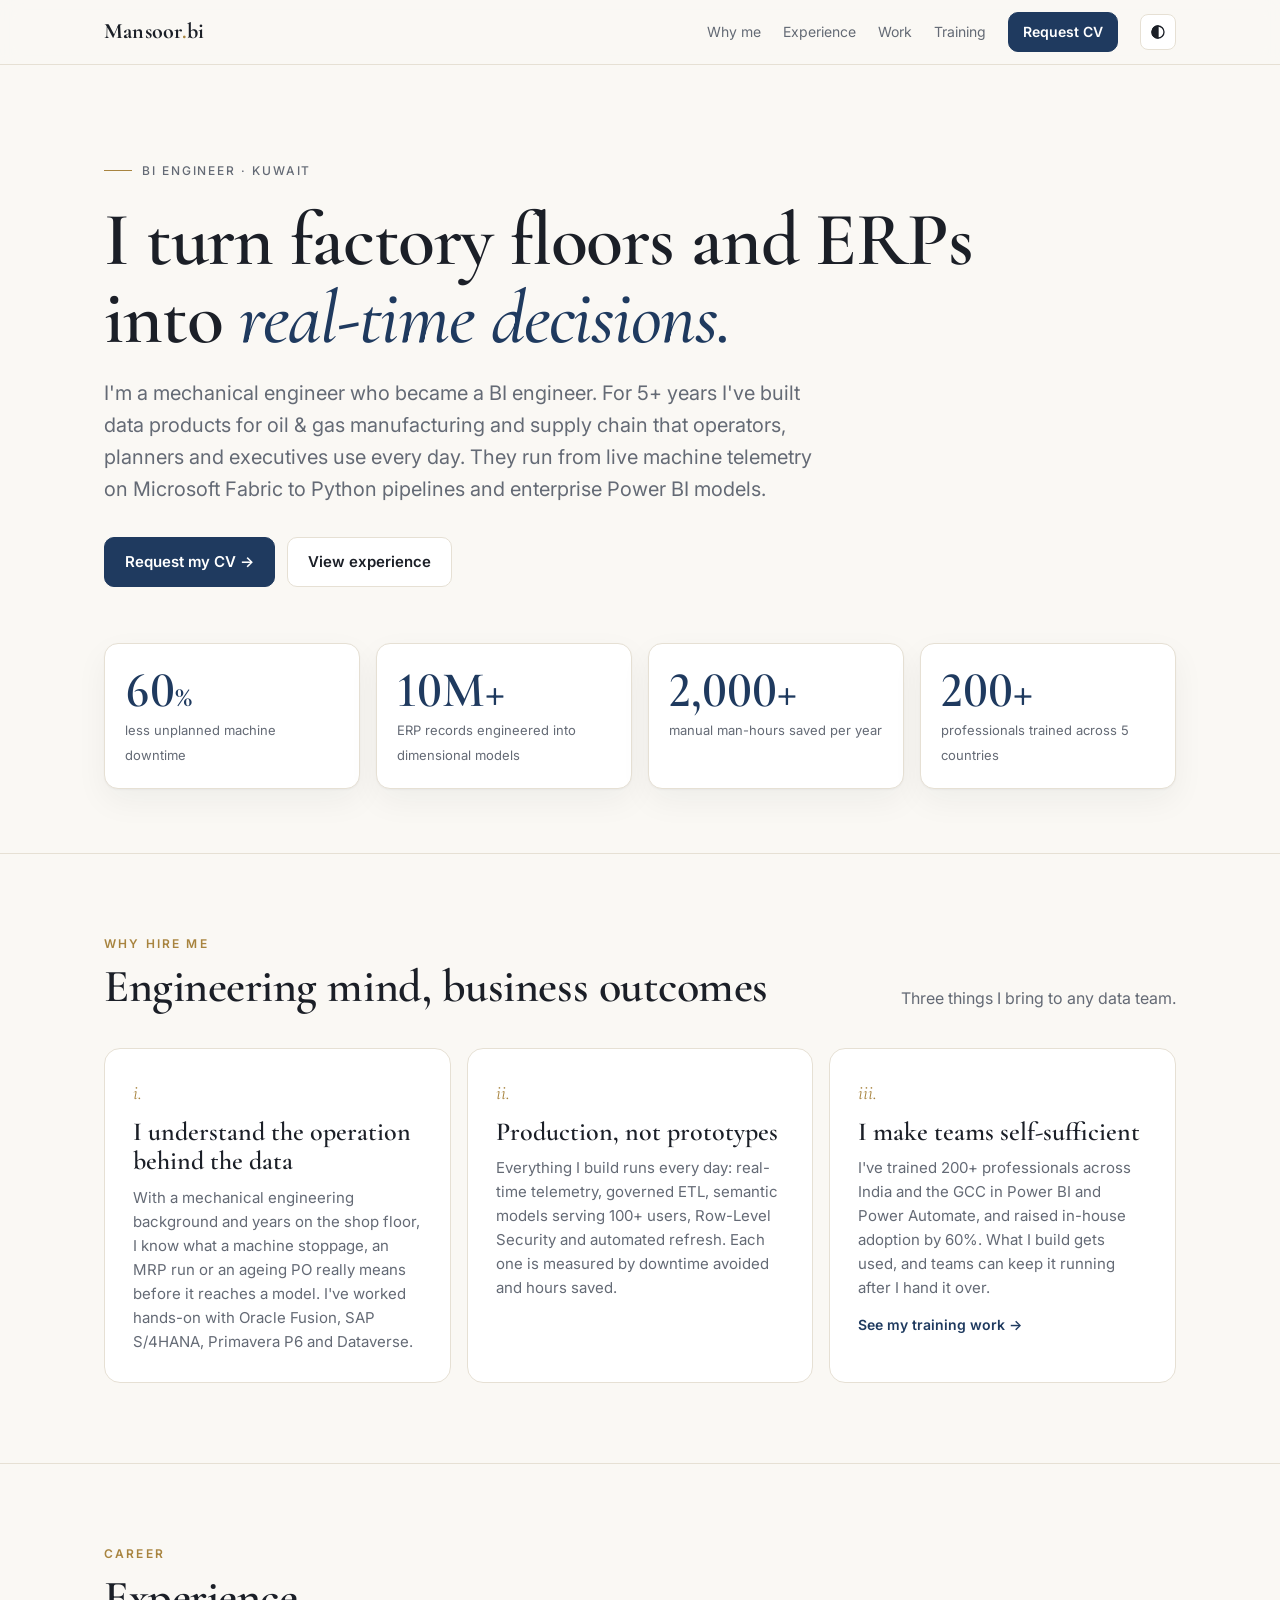
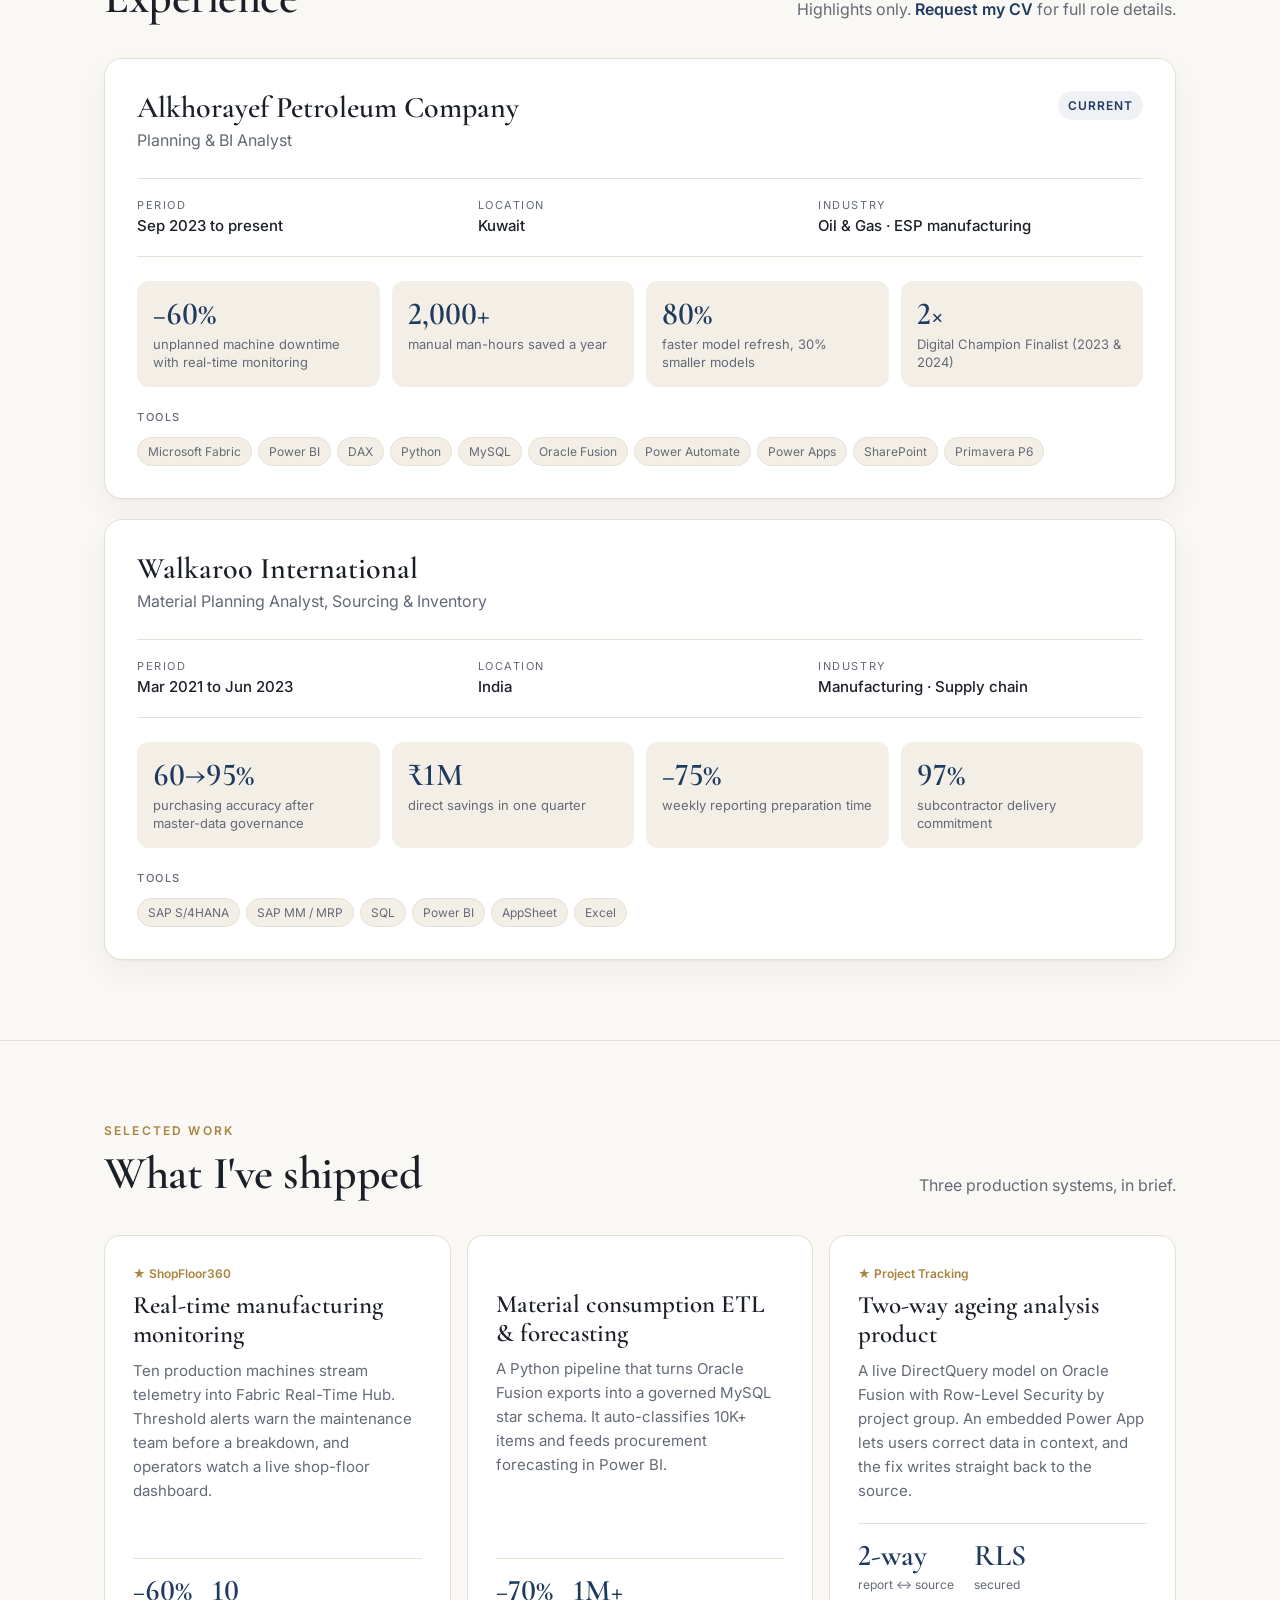
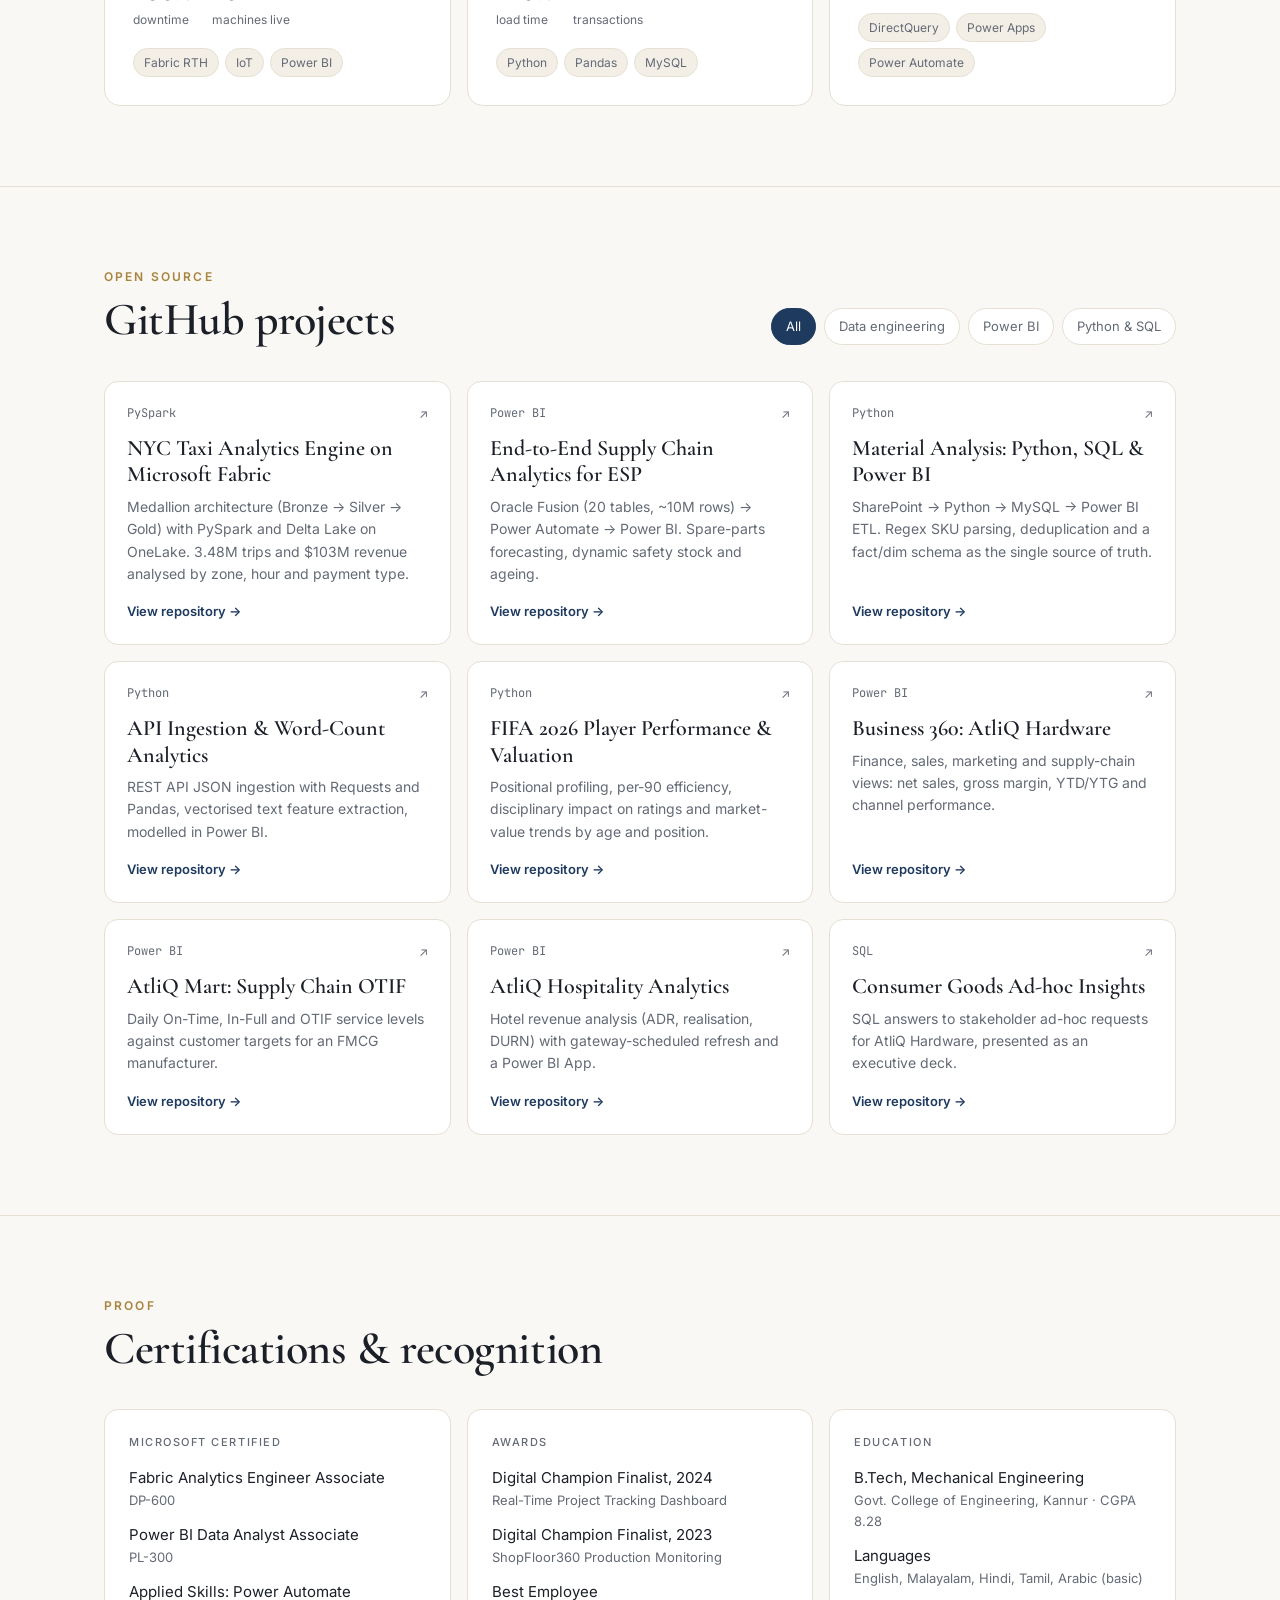
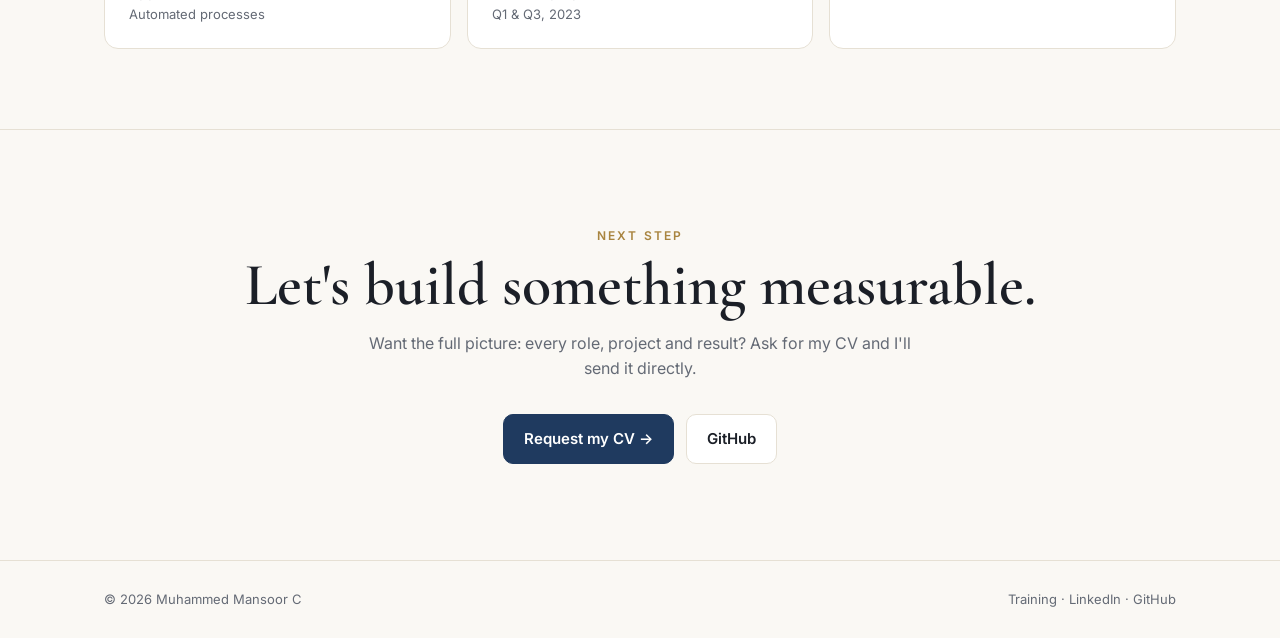
==== index.html @ d2ca8cdd "Launch portfolio: BI landing page and training page Co-Authored-By: Claude Opus 5.5 <noreply@anthrop" ====
<!doctype html>
<html lang="en">
<head>
<meta charset="utf-8">
<meta name="viewport" content="width=device-width, initial-scale=1">
<title>Muhammed Mansoor C | BI Engineer</title>
<meta name="description" content="BI Engineer in Kuwait building real-time industrial analytics, data pipelines and Power BI data products for oil & gas and supply chain.">
<meta property="og:title" content="Muhammed Mansoor C | BI Engineer">
<meta property="og:description" content="Real-time industrial analytics, data pipelines and Power BI data products.">
<link rel="preconnect" href="https://fonts.googleapis.com">
<link rel="preconnect" href="https://fonts.gstatic.com" crossorigin>
<link href="https://fonts.googleapis.com/css2?family=Cormorant+Garamond:ital,wght@0,500;0,600;0,700;1,500;1,600&family=Inter:wght@400;500;600;700&family=JetBrains+Mono:wght@400;500&display=swap" rel="stylesheet">
<link rel="stylesheet" href="style.css">
</head>
<body>

<nav>
  <div class="wrap">
    <a href="index.html" class="logo">Mansoor<span>.</span>bi</a>
    <div class="links">
      <a href="#why" class="hide-sm">Why me</a>
      <a href="#experience" class="hide-sm">Experience</a>
      <a href="#work" class="hide-sm">Work</a>
      <a href="training.html">Training</a>
      <button class="btn primary btn-sm" data-contact="cv">Request CV</button>
      <button class="icon-btn" id="themeBtn" aria-label="Toggle colour theme"><svg viewBox="0 0 24 24" fill="none" stroke="currentColor" stroke-width="2"><circle cx="12" cy="12" r="9"/><path d="M12 3a9 9 0 0 0 0 18z" fill="currentColor"/></svg></button>
    </div>
  </div>
</nav>

<header class="hero">
  <div class="wrap">
    <span class="eyebrow">BI Engineer · Kuwait</span>
    <h1>I turn factory floors and ERPs<br>into <em>real-time decisions.</em></h1>
    <p class="lede">I'm a mechanical engineer who became a BI engineer. For 5+ years I've built data products for oil &amp; gas manufacturing and supply chain that operators, planners and executives use every day. They run from live machine telemetry on Microsoft Fabric to Python pipelines and enterprise Power BI models.</p>
    <div class="cta">
      <button class="btn primary" data-contact="cv">Request my CV →</button>
      <a class="btn" href="#experience">View experience</a>
    </div>

    <div class="kpis">
      <div class="kpi reveal"><b class="num" data-count="60">0<small>%</small></b><span>less unplanned machine downtime</span></div>
      <div class="kpi reveal"><b class="num" data-count="10" data-suffix="M+">0</b><span>ERP records engineered into dimensional models</span></div>
      <div class="kpi reveal"><b class="num" data-count="2000" data-suffix="+">0</b><span>manual man-hours saved per year</span></div>
      <div class="kpi reveal"><b class="num" data-count="200" data-suffix="+">0</b><span>professionals trained across 5 countries</span></div>
    </div>
  </div>
</header>

<section id="why">
  <div class="wrap">
    <div class="sec-head">
      <div><div class="label">Why hire me</div><h2>Engineering mind, business outcomes</h2></div>
      <p>Three things I bring to any data team.</p>
    </div>
    <div class="pillars">
      <div class="pillar reveal"><span class="n">i.</span><h3>I understand the operation behind the data</h3><p>With a mechanical engineering background and years on the shop floor, I know what a machine stoppage, an MRP run or an ageing PO really means before it reaches a model. I've worked hands-on with Oracle Fusion, SAP S/4HANA, Primavera P6 and Dataverse.</p></div>
      <div class="pillar reveal"><span class="n">ii.</span><h3>Production, not prototypes</h3><p>Everything I build runs every day: real-time telemetry, governed ETL, semantic models serving 100+ users, Row-Level Security and automated refresh. Each one is measured by downtime avoided and hours saved.</p></div>
      <div class="pillar reveal"><span class="n">iii.</span><h3>I make teams self-sufficient</h3><p>I've trained 200+ professionals across India and the GCC in Power BI and Power Automate, and raised in-house adoption by 60%. What I build gets used, and teams can keep it running after I hand it over.</p><a href="training.html">See my training work →</a></div>
    </div>
  </div>
</section>

<section id="experience">
  <div class="wrap">
    <div class="sec-head">
      <div><div class="label">Career</div><h2>Experience</h2></div>
      <p>Highlights only. <a href="#" data-contact="cv" style="color:var(--accent);font-weight:600">Request my CV</a> for full role details.</p>
    </div>
    <div class="jobs">
      <article class="job reveal">
        <div class="job-top">
          <div><h3>Alkhorayef Petroleum Company</h3><div class="role">Planning &amp; BI Analyst</div></div>
          <span class="now">Current</span>
        </div>
        <dl class="meta">
          <div><dt>Period</dt><dd>Sep 2023 to present</dd></div>
          <div><dt>Location</dt><dd>Kuwait</dd></div>
          <div><dt>Industry</dt><dd>Oil &amp; Gas · ESP manufacturing</dd></div>
        </dl>
        <div class="wins">
          <div class="win"><b class="num">−60%</b><span>unplanned machine downtime with real-time monitoring</span></div>
          <div class="win"><b class="num">2,000+</b><span>manual man-hours saved a year</span></div>
          <div class="win"><b class="num">80%</b><span>faster model refresh, 30% smaller models</span></div>
          <div class="win"><b class="num">2×</b><span>Digital Champion Finalist (2023 &amp; 2024)</span></div>
        </div>
        <h4>Tools</h4>
        <div class="tags"><span class="tag">Microsoft Fabric</span><span class="tag">Power BI</span><span class="tag">DAX</span><span class="tag">Python</span><span class="tag">MySQL</span><span class="tag">Oracle Fusion</span><span class="tag">Power Automate</span><span class="tag">Power Apps</span><span class="tag">SharePoint</span><span class="tag">Primavera P6</span></div>
      </article>

      <article class="job reveal">
        <div class="job-top">
          <div><h3>Walkaroo International</h3><div class="role">Material Planning Analyst, Sourcing &amp; Inventory</div></div>
        </div>
        <dl class="meta">
          <div><dt>Period</dt><dd>Mar 2021 to Jun 2023</dd></div>
          <div><dt>Location</dt><dd>India</dd></div>
          <div><dt>Industry</dt><dd>Manufacturing · Supply chain</dd></div>
        </dl>
        <div class="wins">
          <div class="win"><b class="num">60→95%</b><span>purchasing accuracy after master-data governance</span></div>
          <div class="win"><b class="num">₹1M</b><span>direct savings in one quarter</span></div>
          <div class="win"><b class="num">−75%</b><span>weekly reporting preparation time</span></div>
          <div class="win"><b class="num">97%</b><span>subcontractor delivery commitment</span></div>
        </div>
        <h4>Tools</h4>
        <div class="tags"><span class="tag">SAP S/4HANA</span><span class="tag">SAP MM / MRP</span><span class="tag">SQL</span><span class="tag">Power BI</span><span class="tag">AppSheet</span><span class="tag">Excel</span></div>
      </article>
    </div>
  </div>
</section>

<section id="work">
  <div class="wrap">
    <div class="sec-head">
      <div><div class="label">Selected work</div><h2>What I've shipped</h2></div>
      <p>Three production systems, in brief.</p>
    </div>
    <div class="cases">
      <article class="case reveal">
        <div class="badge">★ ShopFloor360</div>
        <h3>Real-time manufacturing monitoring</h3>
        <p>Ten production machines stream telemetry into Fabric Real-Time Hub. Threshold alerts warn the maintenance team before a breakdown, and operators watch a live shop-floor dashboard.</p>
        <div class="res"><div><b class="num">−60%</b><span>downtime</span></div><div><b class="num">10</b><span>machines live</span></div></div>
        <div class="tags"><span class="tag">Fabric RTH</span><span class="tag">IoT</span><span class="tag">Power BI</span></div>
      </article>
      <article class="case reveal">
        <div class="badge"></div>
        <h3>Material consumption ETL &amp; forecasting</h3>
        <p>A Python pipeline that turns Oracle Fusion exports into a governed MySQL star schema. It auto-classifies 10K+ items and feeds procurement forecasting in Power BI.</p>
        <div class="res"><div><b class="num">−70%</b><span>load time</span></div><div><b class="num">1M+</b><span>transactions</span></div></div>
        <div class="tags"><span class="tag">Python</span><span class="tag">Pandas</span><span class="tag">MySQL</span></div>
      </article>
      <article class="case reveal">
        <div class="badge">★ Project Tracking</div>
        <h3>Two-way ageing analysis product</h3>
        <p>A live DirectQuery model on Oracle Fusion with Row-Level Security by project group. An embedded Power App lets users correct data in context, and the fix writes straight back to the source.</p>
        <div class="res"><div><b class="num">2-way</b><span>report ↔ source</span></div><div><b class="num">RLS</b><span>secured</span></div></div>
        <div class="tags"><span class="tag">DirectQuery</span><span class="tag">Power Apps</span><span class="tag">Power Automate</span></div>
      </article>
    </div>
  </div>
</section>

<section id="projects">
  <div class="wrap">
    <div class="sec-head">
      <div><div class="label">Open source</div><h2>GitHub projects</h2></div>
      <div class="filters" role="group" aria-label="Filter projects">
        <button class="filter" data-f="all" aria-pressed="true">All</button>
        <button class="filter" data-f="eng" aria-pressed="false">Data engineering</button>
        <button class="filter" data-f="bi" aria-pressed="false">Power BI</button>
        <button class="filter" data-f="ds" aria-pressed="false">Python &amp; SQL</button>
      </div>
    </div>
    <div class="repos" id="repos"></div>
  </div>
</section>

<section id="credentials">
  <div class="wrap">
    <div class="sec-head"><div><div class="label">Proof</div><h2>Certifications &amp; recognition</h2></div></div>
    <div class="creds">
      <div class="cred reveal"><h4>Microsoft certified</h4><ul>
        <li>Fabric Analytics Engineer Associate<small>DP-600</small></li>
        <li>Power BI Data Analyst Associate<small>PL-300</small></li>
        <li>Applied Skills: Power Automate<small>Automated processes</small></li>
      </ul></div>
      <div class="cred reveal"><h4>Awards</h4><ul>
        <li>Digital Champion Finalist, 2024<small>Real-Time Project Tracking Dashboard</small></li>
        <li>Digital Champion Finalist, 2023<small>ShopFloor360 Production Monitoring</small></li>
        <li>Best Employee<small>Q1 &amp; Q3, 2023</small></li>
      </ul></div>
      <div class="cred reveal"><h4>Education</h4><ul>
        <li>B.Tech, Mechanical Engineering<small>Govt. College of Engineering, Kannur · CGPA 8.28</small></li>
        <li>Languages<small>English, Malayalam, Hindi, Tamil, Arabic (basic)</small></li>
      </ul></div>
    </div>
  </div>
</section>

<section class="contact">
  <div class="wrap">
    <div class="label">Next step</div>
    <h2>Let's build something measurable.</h2>
    <p>Want the full picture: every role, project and result? Ask for my CV and I'll send it directly.</p>
    <div class="cta">
      <button class="btn primary" data-contact="cv">Request my CV →</button>
      <a class="btn" href="https://github.com/MuhammedMansoor" target="_blank" rel="noopener">GitHub</a>
    </div>
  </div>
</section>

<footer><div class="wrap"><span>© <span id="yr"></span> Muhammed Mansoor C</span><span><a href="training.html">Training</a> · <a href="https://www.linkedin.com/in/muhammed-mansoor-c/" target="_blank" rel="noopener">LinkedIn</a> · <a href="https://github.com/MuhammedMansoor" target="_blank" rel="noopener">GitHub</a></span></div></footer>

<script src="main.js"></script>
</body>
</html>
---- style.css ----
:root{
  --bg:#faf8f4; --surface:#ffffff; --surface-2:#f3efe7; --border:#e6e0d4;
  --text:#1b1f27; --muted:#646a75; --accent:#1f3a5f; --accent-2:#a8843f;
  --accent-soft:rgba(31,58,95,.07); --on-accent:#ffffff;
  --shadow:0 1px 2px rgba(27,31,39,.04),0 12px 32px rgba(27,31,39,.05);
  --serif:"Cormorant Garamond",Georgia,"Times New Roman",serif;
}
@media (prefers-color-scheme: dark){
  :root:not([data-theme="light"]){
    --bg:#0f1218; --surface:#161a22; --surface-2:#1c212b; --border:#2a303b;
    --text:#ece7de; --muted:#a0a5ae; --accent:#c9a96a; --accent-2:#c9a96a;
    --accent-soft:rgba(201,169,106,.10); --on-accent:#17130b;
    --shadow:0 1px 2px rgba(0,0,0,.3),0 12px 32px rgba(0,0,0,.28);
  }
}
:root[data-theme="dark"]{
  --bg:#0f1218; --surface:#161a22; --surface-2:#1c212b; --border:#2a303b;
  --text:#ece7de; --muted:#a0a5ae; --accent:#c9a96a; --accent-2:#c9a96a;
  --accent-soft:rgba(201,169,106,.10); --on-accent:#17130b;
  --shadow:0 1px 2px rgba(0,0,0,.3),0 12px 32px rgba(0,0,0,.28);
}
*{box-sizing:border-box;margin:0;padding:0}
html{scroll-behavior:smooth}
body{background:var(--bg);color:var(--text);font:16px/1.6 Inter,system-ui,-apple-system,Segoe UI,sans-serif;-webkit-font-smoothing:antialiased}
a{color:inherit;text-decoration:none}
button{font:inherit;cursor:pointer}
.mono{font-family:"JetBrains Mono",ui-monospace,monospace}
.wrap{max-width:1120px;margin:0 auto;padding:0 24px}
@media(max-width:600px){.wrap{padding:0 16px}}
h1,h2,h3,.serif,.logo{font-family:var(--serif)}
.num{font-family:var(--serif);font-variant-numeric:lining-nums;font-weight:600;color:var(--accent);line-height:1.05}

/* nav */
nav{position:sticky;top:0;z-index:50;background:color-mix(in srgb,var(--bg) 85%,transparent);backdrop-filter:blur(10px);border-bottom:1px solid var(--border)}
nav .wrap{display:flex;align-items:center;justify-content:space-between;height:64px;gap:16px}
.logo{font-weight:700;font-size:22px;letter-spacing:.01em;white-space:nowrap}
.logo span{color:var(--accent-2)}
.links{display:flex;gap:22px;align-items:center;font-size:14px;color:var(--muted)}
.links a:hover,.links a[aria-current="page"]{color:var(--text)}
.links a[aria-current="page"]{text-decoration:underline;text-decoration-color:var(--accent-2);text-underline-offset:6px}
.icon-btn{background:var(--surface);border:1px solid var(--border);color:var(--text);border-radius:8px;width:36px;height:36px;display:grid;place-items:center}
.icon-btn svg{width:16px;height:16px}
.btn-sm{padding:8px 14px!important;font-size:14px!important}
@media(max-width:820px){.links .hide-sm{display:none}}
@media(max-width:420px){.links{gap:10px}.logo{font-size:19px}}

/* buttons */
.cta{display:flex;gap:12px;flex-wrap:wrap;margin-top:32px}
.btn{display:inline-flex;align-items:center;gap:8px;padding:12px 20px;border-radius:10px;font-weight:600;font-size:15px;border:1px solid var(--border);background:var(--surface);color:var(--text);transition:transform .15s,border-color .15s}
.btn:hover{transform:translateY(-1px);border-color:var(--accent)}
.btn.primary{background:var(--accent);border-color:var(--accent);color:var(--on-accent)}
.btn svg{width:18px;height:18px;flex:none}

/* hero */
.hero{padding:88px 0 64px}
.eyebrow{display:inline-flex;align-items:center;gap:10px;font-size:12px;letter-spacing:.16em;text-transform:uppercase;color:var(--muted);font-weight:500}
.eyebrow::before{content:"";width:28px;height:1px;background:var(--accent-2)}
h1{font-size:clamp(42px,7vw,76px);line-height:1.02;letter-spacing:-.015em;font-weight:600;margin:22px 0 20px}
h1 em{font-style:italic;color:var(--accent);font-weight:500}
.lede{font-size:clamp(17px,2vw,20px);color:var(--muted);max-width:720px}

.kpis{display:grid;grid-template-columns:repeat(4,1fr);gap:16px;margin-top:56px}
@media(max-width:800px){.kpis{grid-template-columns:repeat(2,1fr)}}
.kpi{background:var(--surface);border:1px solid var(--border);border-radius:14px;padding:20px;box-shadow:var(--shadow)}
.kpi b{display:block;font-size:clamp(36px,5vw,50px)}
.kpi b small{font-size:.6em}
.kpi span{font-size:13px;color:var(--muted)}

/* sections */
section{padding:80px 0;border-top:1px solid var(--border)}
.sec-head{display:flex;align-items:end;justify-content:space-between;gap:16px;margin-bottom:36px;flex-wrap:wrap}
.sec-head h2{font-size:clamp(32px,4.5vw,46px);letter-spacing:-.01em;font-weight:600;line-height:1.1}
.sec-head p{color:var(--muted);max-width:520px}
.label{font-size:12px;letter-spacing:.18em;text-transform:uppercase;color:var(--accent-2);font-weight:600;margin-bottom:8px}
.tags{display:flex;flex-wrap:wrap;gap:6px}
.tag{font-size:12px;padding:4px 10px;border-radius:999px;background:var(--surface-2);color:var(--muted);border:1px solid var(--border)}

/* pillars */
.pillars{display:grid;grid-template-columns:repeat(3,1fr);gap:16px}
@media(max-width:860px){.pillars{grid-template-columns:1fr}}
.pillar{background:var(--surface);border:1px solid var(--border);border-radius:16px;padding:28px}
.pillar .n{font-family:var(--serif);font-style:italic;color:var(--accent-2);font-size:20px}
.pillar h3{font-size:26px;font-weight:600;line-height:1.15;margin:8px 0 10px}
.pillar p{color:var(--muted);font-size:15px}
.pillar a{display:inline-block;margin-top:14px;font-size:14px;font-weight:600;color:var(--accent)}

/* experience */
.jobs{display:grid;gap:20px}
.job{background:var(--surface);border:1px solid var(--border);border-radius:18px;padding:32px;box-shadow:var(--shadow)}
@media(max-width:600px){.job{padding:22px}}
.job-top{display:flex;justify-content:space-between;align-items:start;gap:12px;flex-wrap:wrap}
.job h3{font-size:30px;font-weight:600;line-height:1.1}
.job .role{color:var(--muted);margin-top:4px}
.now{font-size:12px;font-weight:600;letter-spacing:.08em;text-transform:uppercase;color:var(--accent);background:var(--accent-soft);padding:5px 10px;border-radius:999px}
.meta{display:grid;grid-template-columns:repeat(3,1fr);gap:16px;margin:24px 0;padding:18px 0;border-top:1px solid var(--border);border-bottom:1px solid var(--border)}
@media(max-width:700px){.meta{grid-template-columns:1fr;gap:10px}}
.meta dt{font-size:11px;letter-spacing:.14em;text-transform:uppercase;color:var(--muted)}
.meta dd{font-weight:500;font-size:15px}
.wins{display:grid;grid-template-columns:repeat(4,1fr);gap:12px;margin-bottom:22px}
@media(max-width:860px){.wins{grid-template-columns:repeat(2,1fr)}}
.win{background:var(--surface-2);border-radius:12px;padding:16px}
.win b{display:block;font-size:32px}
.win span{font-size:13px;color:var(--muted);line-height:1.4;display:block;margin-top:4px}
.job h4{font-size:11px;letter-spacing:.14em;text-transform:uppercase;color:var(--muted);font-weight:500;margin-bottom:10px}

/* case studies */
.cases{display:grid;grid-template-columns:repeat(3,1fr);gap:16px}
@media(max-width:960px){.cases{grid-template-columns:1fr}}
.case{display:flex;flex-direction:column;background:var(--surface);border:1px solid var(--border);border-radius:16px;padding:28px}
.case .badge{font-size:12px;font-weight:600;color:var(--accent-2);margin-bottom:8px;min-height:18px}
.case h3{font-size:25px;font-weight:600;line-height:1.15;margin-bottom:10px}
.case p{color:var(--muted);font-size:15px;flex:1}
.case .res{display:flex;gap:20px;margin:20px 0 16px;padding-top:16px;border-top:1px solid var(--border)}
.case .res b{display:block;font-size:30px}
.case .res span{font-size:12px;color:var(--muted)}

/* repos */
.filters{display:flex;gap:8px;flex-wrap:wrap}
.filter{font-size:13px;padding:7px 14px;border-radius:999px;border:1px solid var(--border);background:var(--surface);color:var(--muted)}
.filter[aria-pressed="true"]{background:var(--accent);color:var(--on-accent);border-color:var(--accent)}
.repos{display:grid;grid-template-columns:repeat(3,1fr);gap:16px}
@media(max-width:960px){.repos{grid-template-columns:repeat(2,1fr)}}
@media(max-width:620px){.repos{grid-template-columns:1fr}}
.repo{display:flex;flex-direction:column;background:var(--surface);border:1px solid var(--border);border-radius:14px;padding:22px;transition:transform .15s,border-color .15s,box-shadow .15s}
.repo:hover{transform:translateY(-3px);border-color:var(--accent);box-shadow:var(--shadow)}
.repo .top{display:flex;justify-content:space-between;margin-bottom:12px;font-size:12px;color:var(--muted)}
.repo h4{font-family:var(--serif);font-size:22px;font-weight:600;line-height:1.2;margin-bottom:8px}
.repo p{font-size:14px;color:var(--muted);flex:1}
.repo .go{margin-top:16px;font-size:13px;font-weight:600;color:var(--accent)}
.repo[hidden]{display:none}

/* creds */
.creds{display:grid;grid-template-columns:repeat(3,1fr);gap:16px}
@media(max-width:860px){.creds{grid-template-columns:1fr}}
.cred{background:var(--surface);border:1px solid var(--border);border-radius:14px;padding:24px}
.cred h4{font-size:11px;text-transform:uppercase;letter-spacing:.14em;color:var(--muted);margin-bottom:14px;font-weight:500}
.cred ul{list-style:none;display:grid;gap:12px;font-size:15px}
.cred li small{display:block;color:var(--muted);font-size:13px}

/* training page */
.modules{display:grid;grid-template-columns:repeat(3,1fr);gap:16px}
@media(max-width:960px){.modules{grid-template-columns:repeat(2,1fr)}}
@media(max-width:620px){.modules{grid-template-columns:1fr}}
.module{background:var(--surface);border:1px solid var(--border);border-radius:16px;padding:26px}
.module .n{font-family:var(--serif);font-style:italic;color:var(--accent-2);font-size:18px}
.module h3{font-size:24px;font-weight:600;line-height:1.15;margin:6px 0 10px}
.module p{color:var(--muted);font-size:15px;margin-bottom:14px}
.countries{display:grid;grid-template-columns:repeat(5,1fr);gap:12px}
@media(max-width:760px){.countries{grid-template-columns:repeat(2,1fr)}}
.country{background:var(--surface);border:1px solid var(--border);border-radius:14px;padding:22px;text-align:center}
.country .flag{font-size:30px;line-height:1}
.country b{display:block;font-family:var(--serif);font-size:22px;font-weight:600;margin-top:8px}
.formats{display:grid;grid-template-columns:repeat(3,1fr);gap:16px}
@media(max-width:860px){.formats{grid-template-columns:1fr}}
.format{border-top:2px solid var(--accent-2);padding-top:20px}
.format h3{font-size:26px;font-weight:600;margin-bottom:8px}
.format p{color:var(--muted);font-size:15px}
.steps{list-style:none;display:grid;grid-template-columns:repeat(4,1fr);gap:16px;counter-reset:s}
@media(max-width:860px){.steps{grid-template-columns:1fr 1fr}}
@media(max-width:520px){.steps{grid-template-columns:1fr}}
.steps li{counter-increment:s;background:var(--surface);border:1px solid var(--border);border-radius:14px;padding:22px}
.steps li::before{content:"0" counter(s);display:block;font-family:var(--serif);font-size:34px;font-weight:600;color:var(--accent);font-variant-numeric:lining-nums;line-height:1;margin-bottom:10px}
.steps b{display:block;margin-bottom:4px}
.steps span{color:var(--muted);font-size:14px}

/* contact */
.contact{text-align:center;padding:96px 0}
.contact h2{font-size:clamp(38px,6vw,60px);font-weight:600;line-height:1.05;margin-bottom:14px}
.contact p{color:var(--muted);max-width:560px;margin:0 auto}
.contact .cta{justify-content:center}
footer{border-top:1px solid var(--border);padding:28px 0;color:var(--muted);font-size:13px}
footer .wrap{display:flex;justify-content:space-between;flex-wrap:wrap;gap:12px}

/* contact dialog */
dialog{margin:auto;border:1px solid var(--border);border-radius:18px;background:var(--surface);color:var(--text);padding:32px;width:min(440px,calc(100% - 32px));box-shadow:0 24px 64px rgba(0,0,0,.25)}
dialog::backdrop{background:rgba(10,12,16,.55);backdrop-filter:blur(3px)}
dialog h3{font-size:30px;font-weight:600;line-height:1.1;margin-bottom:8px}
dialog p{color:var(--muted);font-size:15px;margin-bottom:22px}
.choices{display:grid;gap:10px}
.choice{display:flex;align-items:center;gap:14px;padding:16px;border:1px solid var(--border);border-radius:12px;background:var(--bg);transition:border-color .15s}
.choice:hover{border-color:var(--accent)}
.choice svg{width:26px;height:26px;flex:none}
.choice b{display:block;font-size:15px}
.choice small{color:var(--muted);font-size:13px}
.close{position:absolute;top:14px;right:14px;background:none;border:0;color:var(--muted);font-size:22px;line-height:1;width:32px;height:32px}

.reveal{opacity:0;transform:translateY(14px);transition:opacity .6s ease,transform .6s ease}
.reveal.in{opacity:1;transform:none}
@media (prefers-reduced-motion: reduce){.reveal{opacity:1;transform:none;transition:none}html{scroll-behavior:auto}}
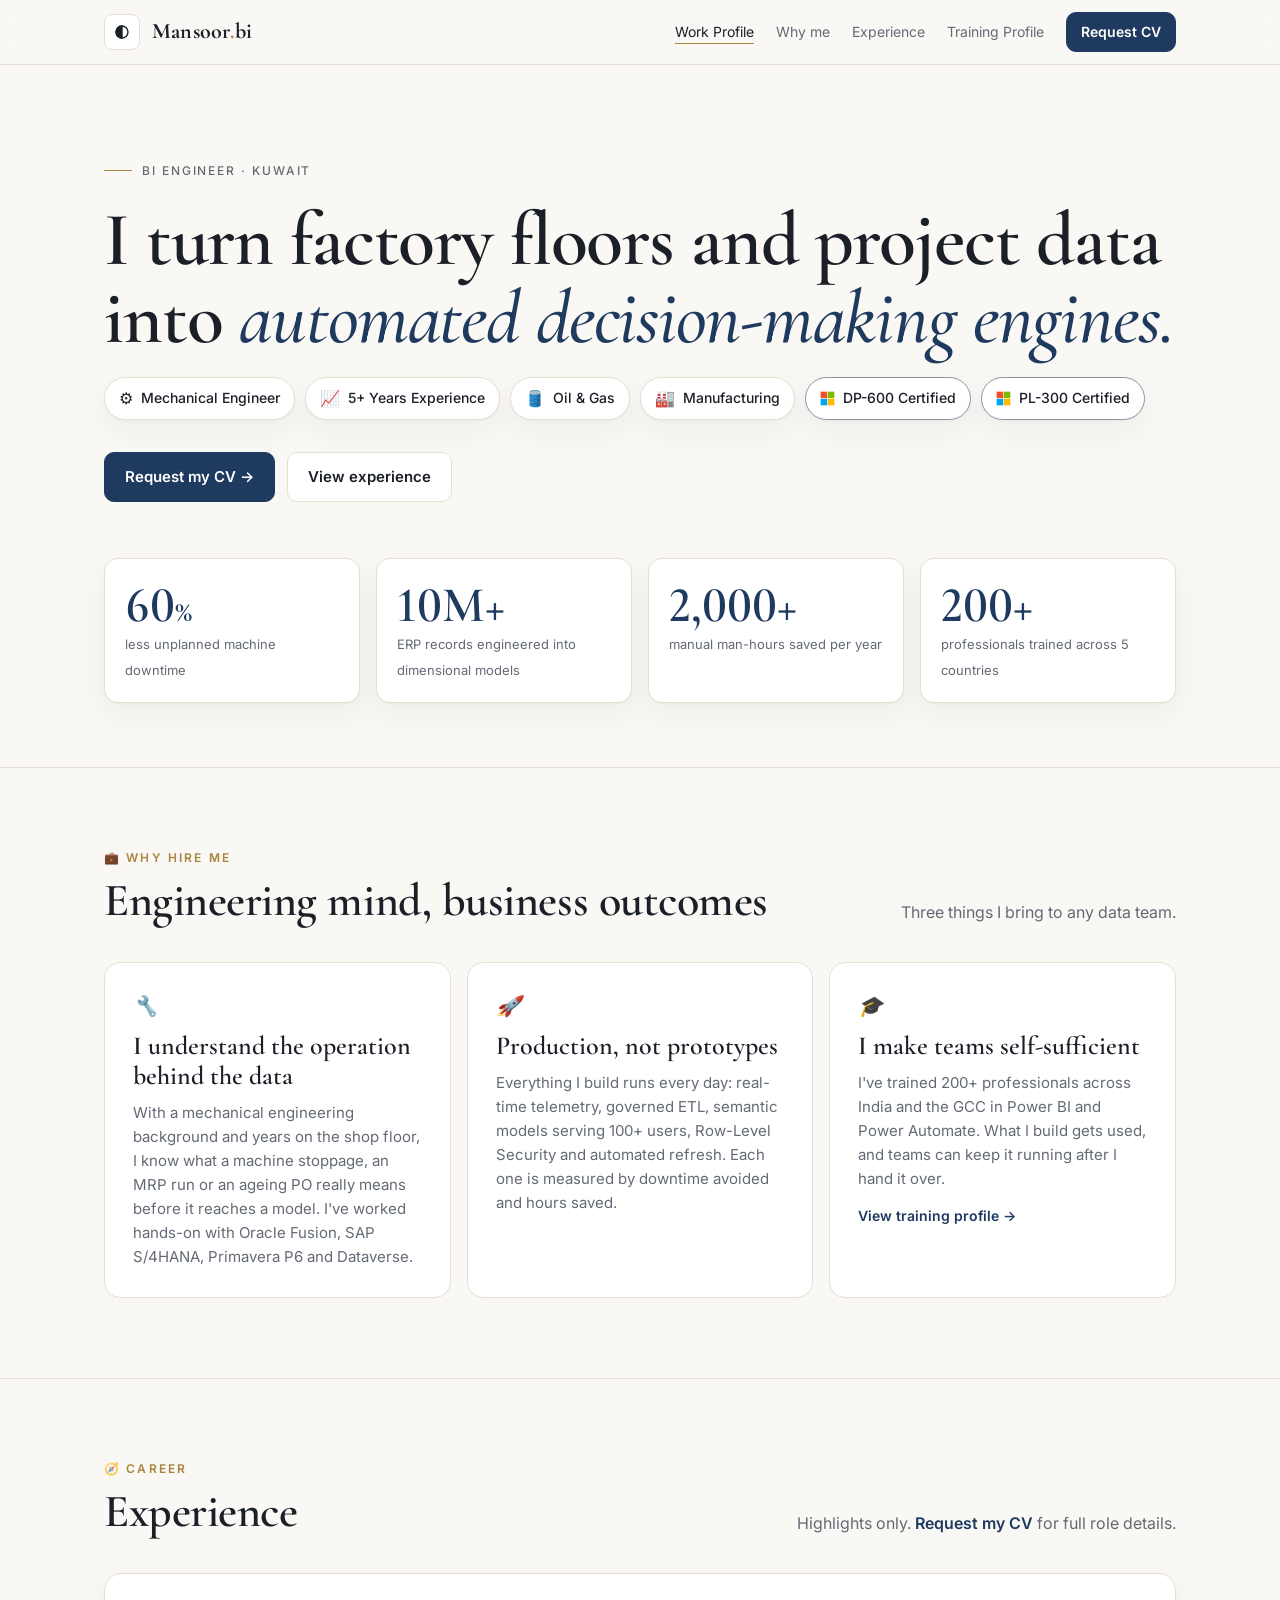
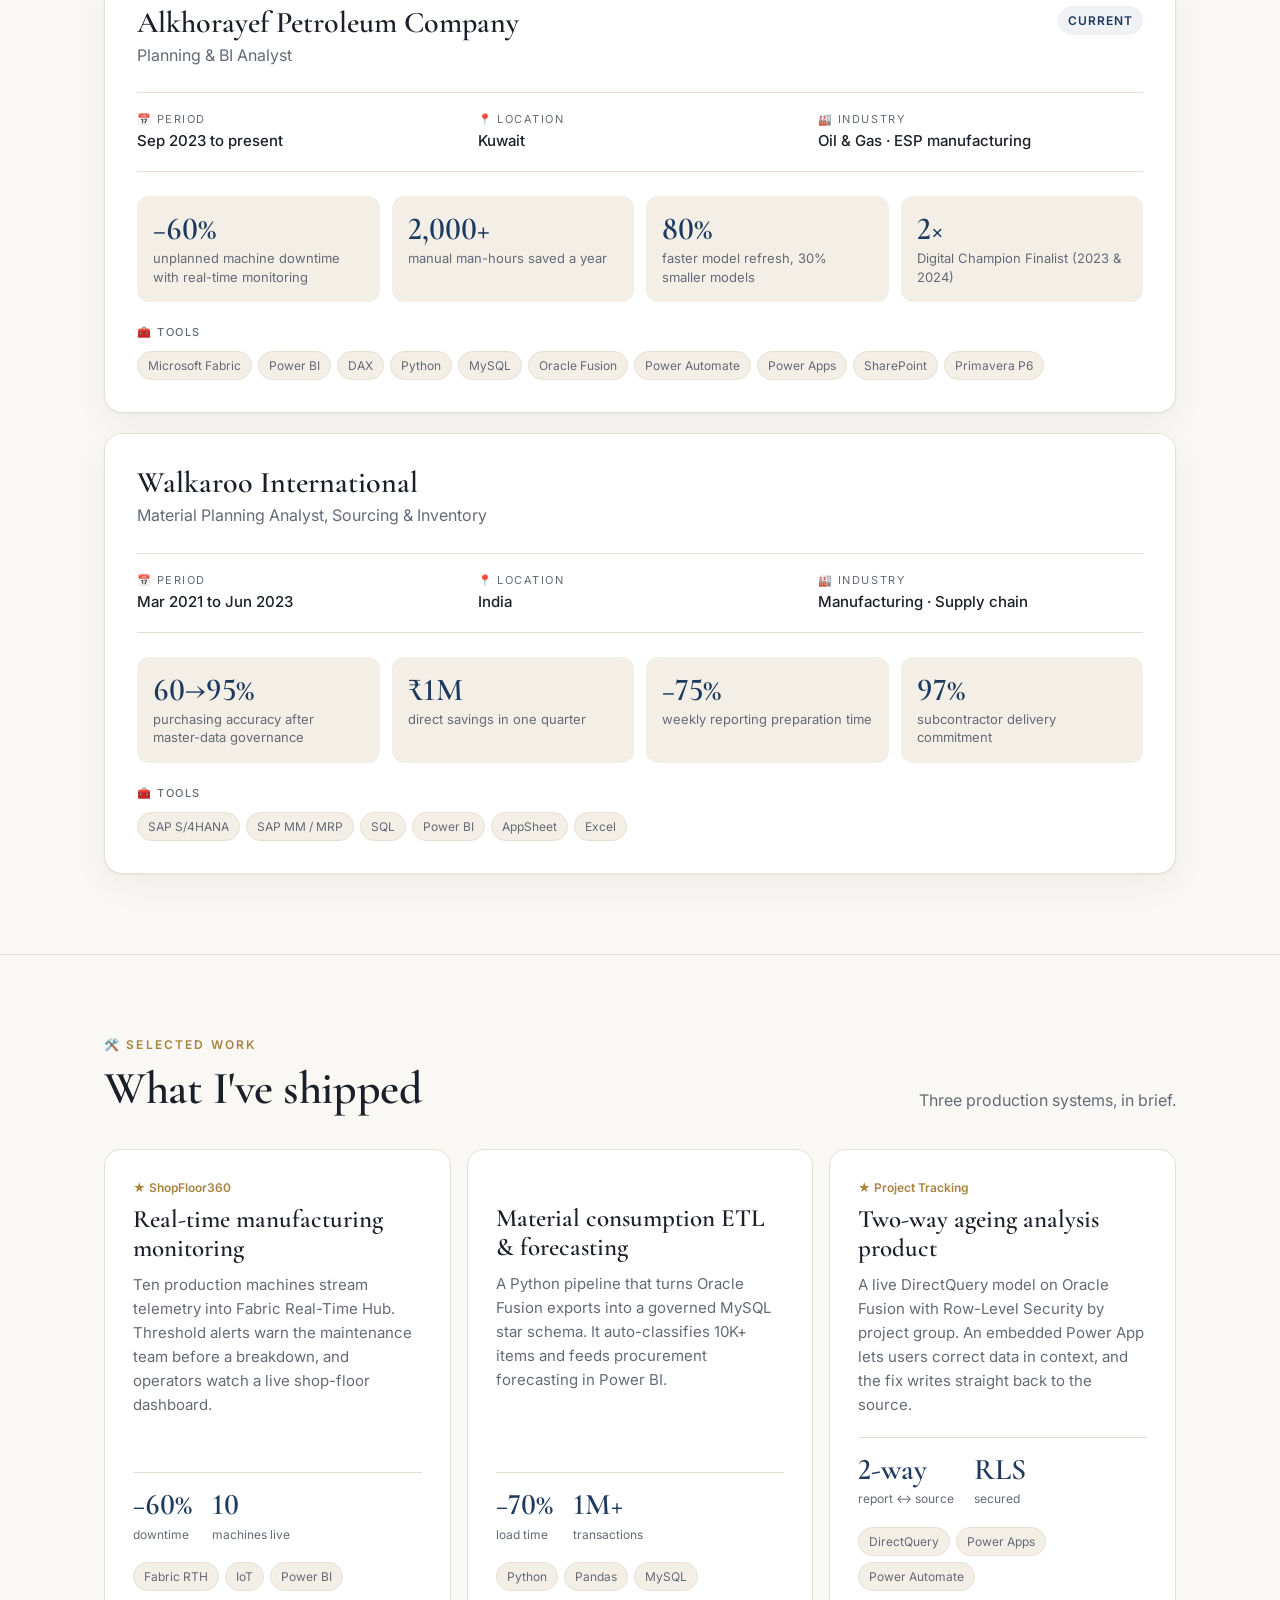
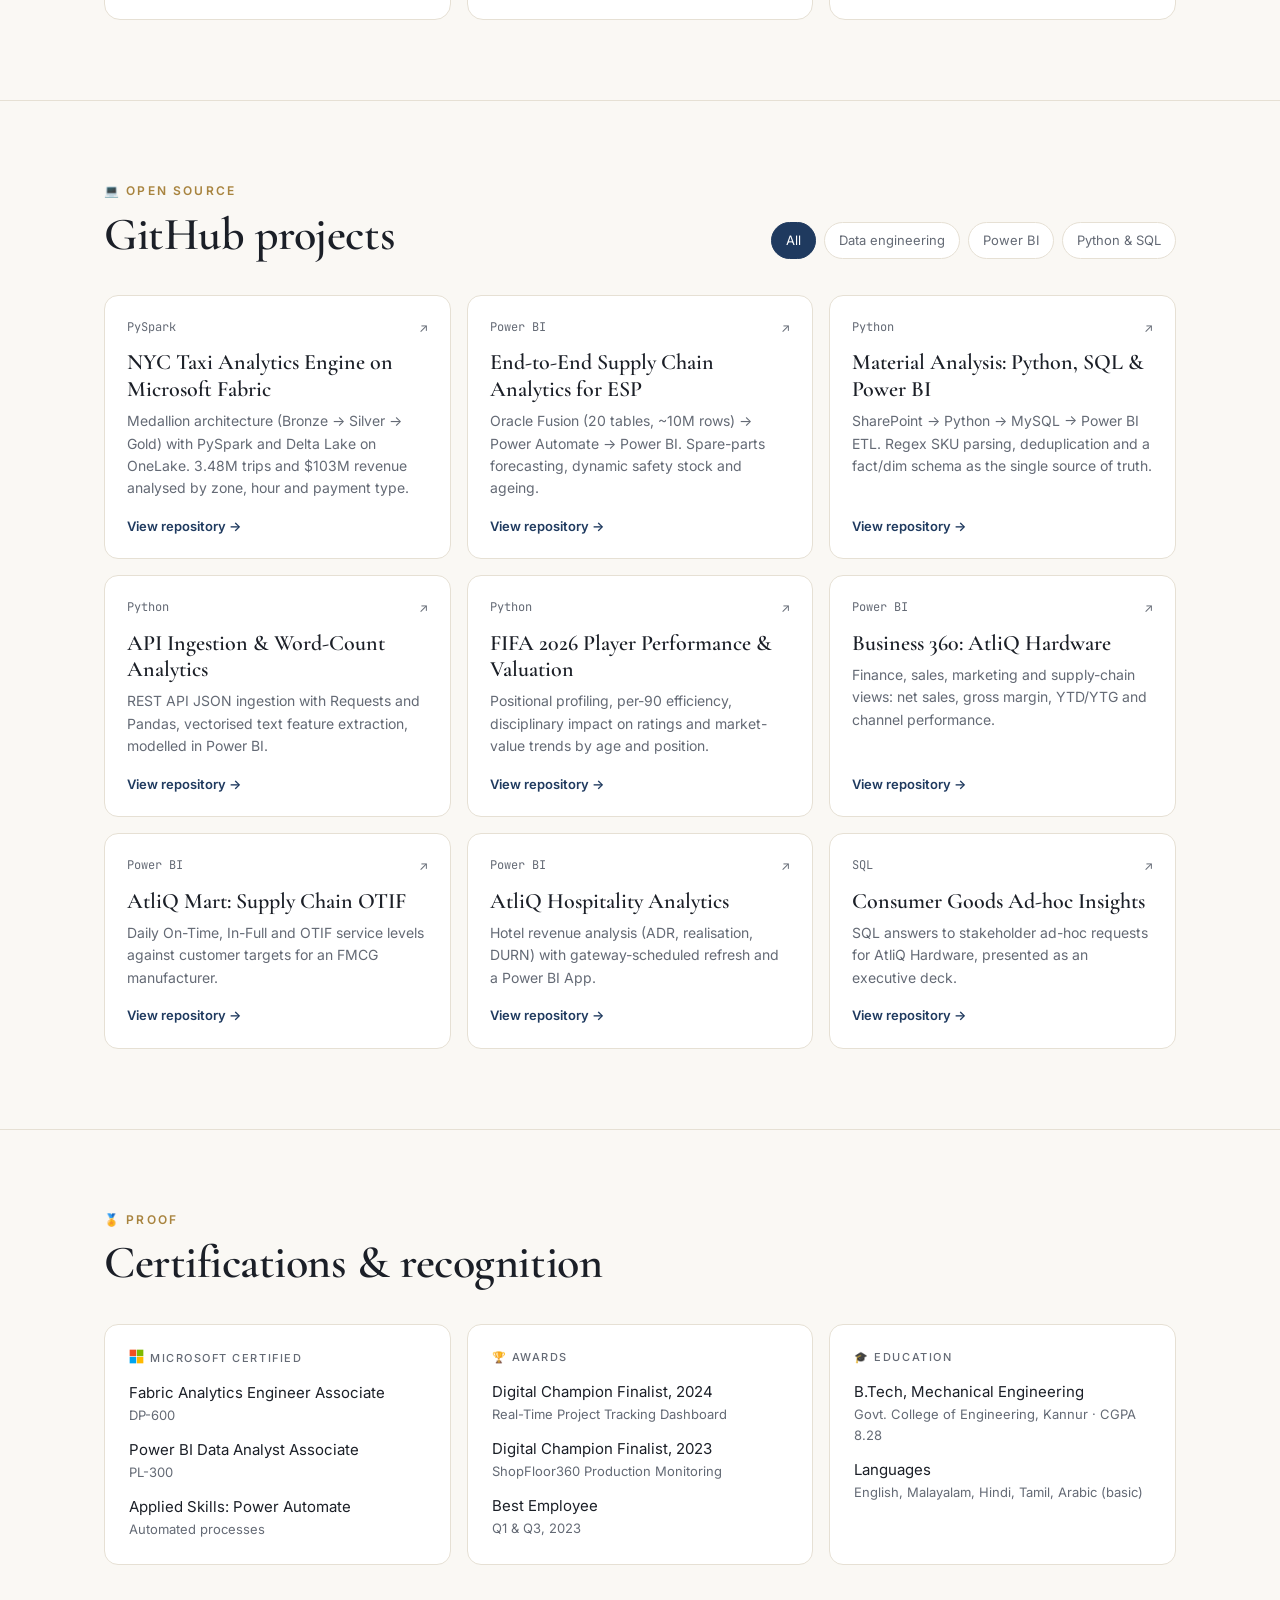
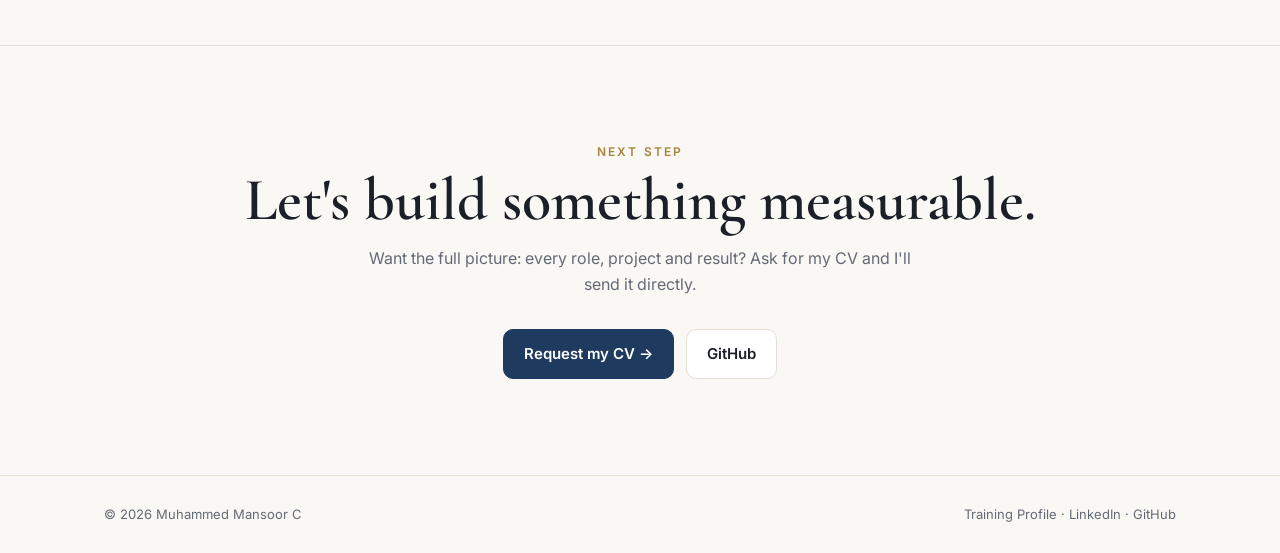
==== commit c60f4864: "Refresh hero, nav labels, night theme and country flags - New headline and credential chips (DP-600," ====
--- a/index.html
+++ b/index.html
@@ -16,14 +16,16 @@
 
 <nav>
   <div class="wrap">
-    <a href="index.html" class="logo">Mansoor<span>.</span>bi</a>
+    <div class="brand">
+      <button class="icon-btn" id="themeBtn" aria-label="Toggle day / night theme"><svg viewBox="0 0 24 24" fill="none" stroke="currentColor" stroke-width="2"><circle cx="12" cy="12" r="9"/><path d="M12 3a9 9 0 0 0 0 18z" fill="currentColor"/></svg></button>
+      <a href="index.html" class="logo">Mansoor<span>.</span>bi</a>
+    </div>
     <div class="links">
+      <a href="index.html" aria-current="page" class="hide-sm">Work Profile</a>
       <a href="#why" class="hide-sm">Why me</a>
       <a href="#experience" class="hide-sm">Experience</a>
-      <a href="#work" class="hide-sm">Work</a>
-      <a href="training.html">Training</a>
+      <a href="training.html" class="hide-xs">Training Profile</a>
       <button class="btn primary btn-sm" data-contact="cv">Request CV</button>
-      <button class="icon-btn" id="themeBtn" aria-label="Toggle colour theme"><svg viewBox="0 0 24 24" fill="none" stroke="currentColor" stroke-width="2"><circle cx="12" cy="12" r="9"/><path d="M12 3a9 9 0 0 0 0 18z" fill="currentColor"/></svg></button>
     </div>
   </div>
 </nav>
@@ -31,8 +33,15 @@
 <header class="hero">
   <div class="wrap">
     <span class="eyebrow">BI Engineer · Kuwait</span>
-    <h1>I turn factory floors and ERPs<br>into <em>real-time decisions.</em></h1>
-    <p class="lede">I'm a mechanical engineer who became a BI engineer. For 5+ years I've built data products for oil &amp; gas manufacturing and supply chain that operators, planners and executives use every day. They run from live machine telemetry on Microsoft Fabric to Python pipelines and enterprise Power BI models.</p>
+    <h1>I turn factory floors and project data into <em>automated decision-making engines.</em></h1>
+    <div class="creds-strip">
+      <span class="chip"><span class="e">⚙️</span>Mechanical Engineer</span>
+      <span class="chip"><span class="e">📈</span>5+ Years Experience</span>
+      <span class="chip"><span class="e">🛢️</span>Oil &amp; Gas</span>
+      <span class="chip"><span class="e">🏭</span>Manufacturing</span>
+      <span class="chip cert"><svg class="ms" viewBox="0 0 23 23" aria-hidden="true"><path fill="#f25022" d="M1 1h10v10H1z"/><path fill="#7fba00" d="M12 1h10v10H12z"/><path fill="#00a4ef" d="M1 12h10v10H1z"/><path fill="#ffb900" d="M12 12h10v10H12z"/></svg>DP-600 Certified</span>
+      <span class="chip cert"><svg class="ms" viewBox="0 0 23 23" aria-hidden="true"><path fill="#f25022" d="M1 1h10v10H1z"/><path fill="#7fba00" d="M12 1h10v10H12z"/><path fill="#00a4ef" d="M1 12h10v10H1z"/><path fill="#ffb900" d="M12 12h10v10H12z"/></svg>PL-300 Certified</span>
+    </div>
     <div class="cta">
       <button class="btn primary" data-contact="cv">Request my CV →</button>
       <a class="btn" href="#experience">View experience</a>
@@ -50,13 +59,13 @@
 <section id="why">
   <div class="wrap">
     <div class="sec-head">
-      <div><div class="label">Why hire me</div><h2>Engineering mind, business outcomes</h2></div>
+      <div><div class="label">💼 Why hire me</div><h2>Engineering mind, business outcomes</h2></div>
       <p>Three things I bring to any data team.</p>
     </div>
     <div class="pillars">
-      <div class="pillar reveal"><span class="n">i.</span><h3>I understand the operation behind the data</h3><p>With a mechanical engineering background and years on the shop floor, I know what a machine stoppage, an MRP run or an ageing PO really means before it reaches a model. I've worked hands-on with Oracle Fusion, SAP S/4HANA, Primavera P6 and Dataverse.</p></div>
-      <div class="pillar reveal"><span class="n">ii.</span><h3>Production, not prototypes</h3><p>Everything I build runs every day: real-time telemetry, governed ETL, semantic models serving 100+ users, Row-Level Security and automated refresh. Each one is measured by downtime avoided and hours saved.</p></div>
-      <div class="pillar reveal"><span class="n">iii.</span><h3>I make teams self-sufficient</h3><p>I've trained 200+ professionals across India and the GCC in Power BI and Power Automate, and raised in-house adoption by 60%. What I build gets used, and teams can keep it running after I hand it over.</p><a href="training.html">See my training work →</a></div>
+      <div class="pillar reveal"><span class="n">🔧</span><h3>I understand the operation behind the data</h3><p>With a mechanical engineering background and years on the shop floor, I know what a machine stoppage, an MRP run or an ageing PO really means before it reaches a model. I've worked hands-on with Oracle Fusion, SAP S/4HANA, Primavera P6 and Dataverse.</p></div>
+      <div class="pillar reveal"><span class="n">🚀</span><h3>Production, not prototypes</h3><p>Everything I build runs every day: real-time telemetry, governed ETL, semantic models serving 100+ users, Row-Level Security and automated refresh. Each one is measured by downtime avoided and hours saved.</p></div>
+      <div class="pillar reveal"><span class="n">🎓</span><h3>I make teams self-sufficient</h3><p>I've trained 200+ professionals across India and the GCC in Power BI and Power Automate. What I build gets used, and teams can keep it running after I hand it over.</p><a href="training.html">View training profile →</a></div>
     </div>
   </div>
 </section>
@@ -64,7 +73,7 @@
 <section id="experience">
   <div class="wrap">
     <div class="sec-head">
-      <div><div class="label">Career</div><h2>Experience</h2></div>
+      <div><div class="label">🧭 Career</div><h2>Experience</h2></div>
       <p>Highlights only. <a href="#" data-contact="cv" style="color:var(--accent);font-weight:600">Request my CV</a> for full role details.</p>
     </div>
     <div class="jobs">
@@ -74,9 +83,9 @@
           <span class="now">Current</span>
         </div>
         <dl class="meta">
-          <div><dt>Period</dt><dd>Sep 2023 to present</dd></div>
-          <div><dt>Location</dt><dd>Kuwait</dd></div>
-          <div><dt>Industry</dt><dd>Oil &amp; Gas · ESP manufacturing</dd></div>
+          <div><dt><span class="e">📅</span>Period</dt><dd>Sep 2023 to present</dd></div>
+          <div><dt><span class="e">📍</span>Location</dt><dd>Kuwait</dd></div>
+          <div><dt><span class="e">🏭</span>Industry</dt><dd>Oil &amp; Gas · ESP manufacturing</dd></div>
         </dl>
         <div class="wins">
           <div class="win"><b class="num">−60%</b><span>unplanned machine downtime with real-time monitoring</span></div>
@@ -84,7 +93,7 @@
           <div class="win"><b class="num">80%</b><span>faster model refresh, 30% smaller models</span></div>
           <div class="win"><b class="num">2×</b><span>Digital Champion Finalist (2023 &amp; 2024)</span></div>
         </div>
-        <h4>Tools</h4>
+        <h4>🧰 Tools</h4>
         <div class="tags"><span class="tag">Microsoft Fabric</span><span class="tag">Power BI</span><span class="tag">DAX</span><span class="tag">Python</span><span class="tag">MySQL</span><span class="tag">Oracle Fusion</span><span class="tag">Power Automate</span><span class="tag">Power Apps</span><span class="tag">SharePoint</span><span class="tag">Primavera P6</span></div>
       </article>
 
@@ -93,9 +102,9 @@
           <div><h3>Walkaroo International</h3><div class="role">Material Planning Analyst, Sourcing &amp; Inventory</div></div>
         </div>
         <dl class="meta">
-          <div><dt>Period</dt><dd>Mar 2021 to Jun 2023</dd></div>
-          <div><dt>Location</dt><dd>India</dd></div>
-          <div><dt>Industry</dt><dd>Manufacturing · Supply chain</dd></div>
+          <div><dt><span class="e">📅</span>Period</dt><dd>Mar 2021 to Jun 2023</dd></div>
+          <div><dt><span class="e">📍</span>Location</dt><dd>India</dd></div>
+          <div><dt><span class="e">🏭</span>Industry</dt><dd>Manufacturing · Supply chain</dd></div>
         </dl>
         <div class="wins">
           <div class="win"><b class="num">60→95%</b><span>purchasing accuracy after master-data governance</span></div>
@@ -103,7 +112,7 @@
           <div class="win"><b class="num">−75%</b><span>weekly reporting preparation time</span></div>
           <div class="win"><b class="num">97%</b><span>subcontractor delivery commitment</span></div>
         </div>
-        <h4>Tools</h4>
+        <h4>🧰 Tools</h4>
         <div class="tags"><span class="tag">SAP S/4HANA</span><span class="tag">SAP MM / MRP</span><span class="tag">SQL</span><span class="tag">Power BI</span><span class="tag">AppSheet</span><span class="tag">Excel</span></div>
       </article>
     </div>
@@ -113,7 +122,7 @@
 <section id="work">
   <div class="wrap">
     <div class="sec-head">
-      <div><div class="label">Selected work</div><h2>What I've shipped</h2></div>
+      <div><div class="label">🛠️ Selected work</div><h2>What I've shipped</h2></div>
       <p>Three production systems, in brief.</p>
     </div>
     <div class="cases">
@@ -145,7 +154,7 @@
 <section id="projects">
   <div class="wrap">
     <div class="sec-head">
-      <div><div class="label">Open source</div><h2>GitHub projects</h2></div>
+      <div><div class="label">💻 Open source</div><h2>GitHub projects</h2></div>
       <div class="filters" role="group" aria-label="Filter projects">
         <button class="filter" data-f="all" aria-pressed="true">All</button>
         <button class="filter" data-f="eng" aria-pressed="false">Data engineering</button>
@@ -159,19 +168,19 @@
 
 <section id="credentials">
   <div class="wrap">
-    <div class="sec-head"><div><div class="label">Proof</div><h2>Certifications &amp; recognition</h2></div></div>
+    <div class="sec-head"><div><div class="label">🏅 Proof</div><h2>Certifications &amp; recognition</h2></div></div>
     <div class="creds">
-      <div class="cred reveal"><h4>Microsoft certified</h4><ul>
+      <div class="cred reveal"><h4><svg class="ms" viewBox="0 0 23 23" aria-hidden="true"><path fill="#f25022" d="M1 1h10v10H1z"/><path fill="#7fba00" d="M12 1h10v10H12z"/><path fill="#00a4ef" d="M1 12h10v10H1z"/><path fill="#ffb900" d="M12 12h10v10H12z"/></svg>Microsoft certified</h4><ul>
         <li>Fabric Analytics Engineer Associate<small>DP-600</small></li>
         <li>Power BI Data Analyst Associate<small>PL-300</small></li>
         <li>Applied Skills: Power Automate<small>Automated processes</small></li>
       </ul></div>
-      <div class="cred reveal"><h4>Awards</h4><ul>
+      <div class="cred reveal"><h4>🏆 Awards</h4><ul>
         <li>Digital Champion Finalist, 2024<small>Real-Time Project Tracking Dashboard</small></li>
         <li>Digital Champion Finalist, 2023<small>ShopFloor360 Production Monitoring</small></li>
         <li>Best Employee<small>Q1 &amp; Q3, 2023</small></li>
       </ul></div>
-      <div class="cred reveal"><h4>Education</h4><ul>
+      <div class="cred reveal"><h4>🎓 Education</h4><ul>
         <li>B.Tech, Mechanical Engineering<small>Govt. College of Engineering, Kannur · CGPA 8.28</small></li>
         <li>Languages<small>English, Malayalam, Hindi, Tamil, Arabic (basic)</small></li>
       </ul></div>
@@ -191,7 +200,7 @@
   </div>
 </section>
 
-<footer><div class="wrap"><span>© <span id="yr"></span> Muhammed Mansoor C</span><span><a href="training.html">Training</a> · <a href="https://www.linkedin.com/in/muhammed-mansoor-c/" target="_blank" rel="noopener">LinkedIn</a> · <a href="https://github.com/MuhammedMansoor" target="_blank" rel="noopener">GitHub</a></span></div></footer>
+<footer><div class="wrap"><span>© <span id="yr"></span> Muhammed Mansoor C</span><span><a href="training.html">Training Profile</a> · <a href="https://www.linkedin.com/in/muhammed-mansoor-c/" target="_blank" rel="noopener">LinkedIn</a> · <a href="https://github.com/MuhammedMansoor" target="_blank" rel="noopener">GitHub</a></span></div></footer>
 
 <script src="main.js"></script>
 </body>
--- a/style.css
+++ b/style.css
@@ -7,16 +7,16 @@
 }
 @media (prefers-color-scheme: dark){
   :root:not([data-theme="light"]){
-    --bg:#0f1218; --surface:#161a22; --surface-2:#1c212b; --border:#2a303b;
-    --text:#ece7de; --muted:#a0a5ae; --accent:#c9a96a; --accent-2:#c9a96a;
-    --accent-soft:rgba(201,169,106,.10); --on-accent:#17130b;
+    --bg:#0a1020; --surface:#111a2c; --surface-2:#17223a; --border:#24314d;
+    --text:#e7ecf5; --muted:#9aa6bd; --accent:#7fb2ff; --accent-2:#e3b778;
+    --accent-soft:rgba(127,178,255,.12); --on-accent:#0a1020;
     --shadow:0 1px 2px rgba(0,0,0,.3),0 12px 32px rgba(0,0,0,.28);
   }
 }
 :root[data-theme="dark"]{
-  --bg:#0f1218; --surface:#161a22; --surface-2:#1c212b; --border:#2a303b;
-  --text:#ece7de; --muted:#a0a5ae; --accent:#c9a96a; --accent-2:#c9a96a;
-  --accent-soft:rgba(201,169,106,.10); --on-accent:#17130b;
+  --bg:#0a1020; --surface:#111a2c; --surface-2:#17223a; --border:#24314d;
+  --text:#e7ecf5; --muted:#9aa6bd; --accent:#7fb2ff; --accent-2:#e3b778;
+  --accent-soft:rgba(127,178,255,.12); --on-accent:#0a1020;
   --shadow:0 1px 2px rgba(0,0,0,.3),0 12px 32px rgba(0,0,0,.28);
 }
 *{box-sizing:border-box;margin:0;padding:0}
@@ -33,6 +33,7 @@
 /* nav */
 nav{position:sticky;top:0;z-index:50;background:color-mix(in srgb,var(--bg) 85%,transparent);backdrop-filter:blur(10px);border-bottom:1px solid var(--border)}
 nav .wrap{display:flex;align-items:center;justify-content:space-between;height:64px;gap:16px}
+.brand{display:flex;align-items:center;gap:12px}
 .logo{font-weight:700;font-size:22px;letter-spacing:.01em;white-space:nowrap}
 .logo span{color:var(--accent-2)}
 .links{display:flex;gap:22px;align-items:center;font-size:14px;color:var(--muted)}
@@ -42,7 +43,8 @@
 .icon-btn svg{width:16px;height:16px}
 .btn-sm{padding:8px 14px!important;font-size:14px!important}
 @media(max-width:820px){.links .hide-sm{display:none}}
-@media(max-width:420px){.links{gap:10px}.logo{font-size:19px}}
+@media(max-width:520px){.links .hide-xs{display:none}}
+@media(max-width:420px){.links{gap:10px}.brand{gap:8px}.logo{font-size:19px}}
 
 /* buttons */
 .cta{display:flex;gap:12px;flex-wrap:wrap;margin-top:32px}
@@ -57,6 +59,11 @@
 .eyebrow::before{content:"";width:28px;height:1px;background:var(--accent-2)}
 h1{font-size:clamp(42px,7vw,76px);line-height:1.02;letter-spacing:-.015em;font-weight:600;margin:22px 0 20px}
 h1 em{font-style:italic;color:var(--accent);font-weight:500}
+.creds-strip{display:flex;flex-wrap:wrap;gap:10px;margin-top:4px}
+.chip{display:inline-flex;align-items:center;gap:8px;padding:9px 14px;border-radius:999px;background:var(--surface);border:1px solid var(--border);font-size:14px;font-weight:500;box-shadow:var(--shadow)}
+.chip .e{font-size:16px;line-height:1}
+.chip.cert{border-color:color-mix(in srgb,var(--accent) 45%,var(--border))}
+.ms{width:15px;height:15px;flex:none}
 .lede{font-size:clamp(17px,2vw,20px);color:var(--muted);max-width:720px}
 
 .kpis{display:grid;grid-template-columns:repeat(4,1fr);gap:16px;margin-top:56px}
@@ -96,6 +103,7 @@
 @media(max-width:700px){.meta{grid-template-columns:1fr;gap:10px}}
 .meta dt{font-size:11px;letter-spacing:.14em;text-transform:uppercase;color:var(--muted)}
 .meta dd{font-weight:500;font-size:15px}
+.meta dt .e{margin-right:4px}
 .wins{display:grid;grid-template-columns:repeat(4,1fr);gap:12px;margin-bottom:22px}
 @media(max-width:860px){.wins{grid-template-columns:repeat(2,1fr)}}
 .win{background:var(--surface-2);border-radius:12px;padding:16px}
@@ -135,6 +143,7 @@
 .cred{background:var(--surface);border:1px solid var(--border);border-radius:14px;padding:24px}
 .cred h4{font-size:11px;text-transform:uppercase;letter-spacing:.14em;color:var(--muted);margin-bottom:14px;font-weight:500}
 .cred ul{list-style:none;display:grid;gap:12px;font-size:15px}
+.cred h4 .ms{vertical-align:-2px;margin-right:6px}
 .cred li small{display:block;color:var(--muted);font-size:13px}
 
 /* training page */
@@ -148,7 +157,7 @@
 .countries{display:grid;grid-template-columns:repeat(5,1fr);gap:12px}
 @media(max-width:760px){.countries{grid-template-columns:repeat(2,1fr)}}
 .country{background:var(--surface);border:1px solid var(--border);border-radius:14px;padding:22px;text-align:center}
-.country .flag{font-size:30px;line-height:1}
+.country .flag{width:64px;height:48px;border-radius:6px;object-fit:cover;box-shadow:0 2px 8px rgba(0,0,0,.18);display:block;margin:0 auto}
 .country b{display:block;font-family:var(--serif);font-size:22px;font-weight:600;margin-top:8px}
 .formats{display:grid;grid-template-columns:repeat(3,1fr);gap:16px}
 @media(max-width:860px){.formats{grid-template-columns:1fr}}
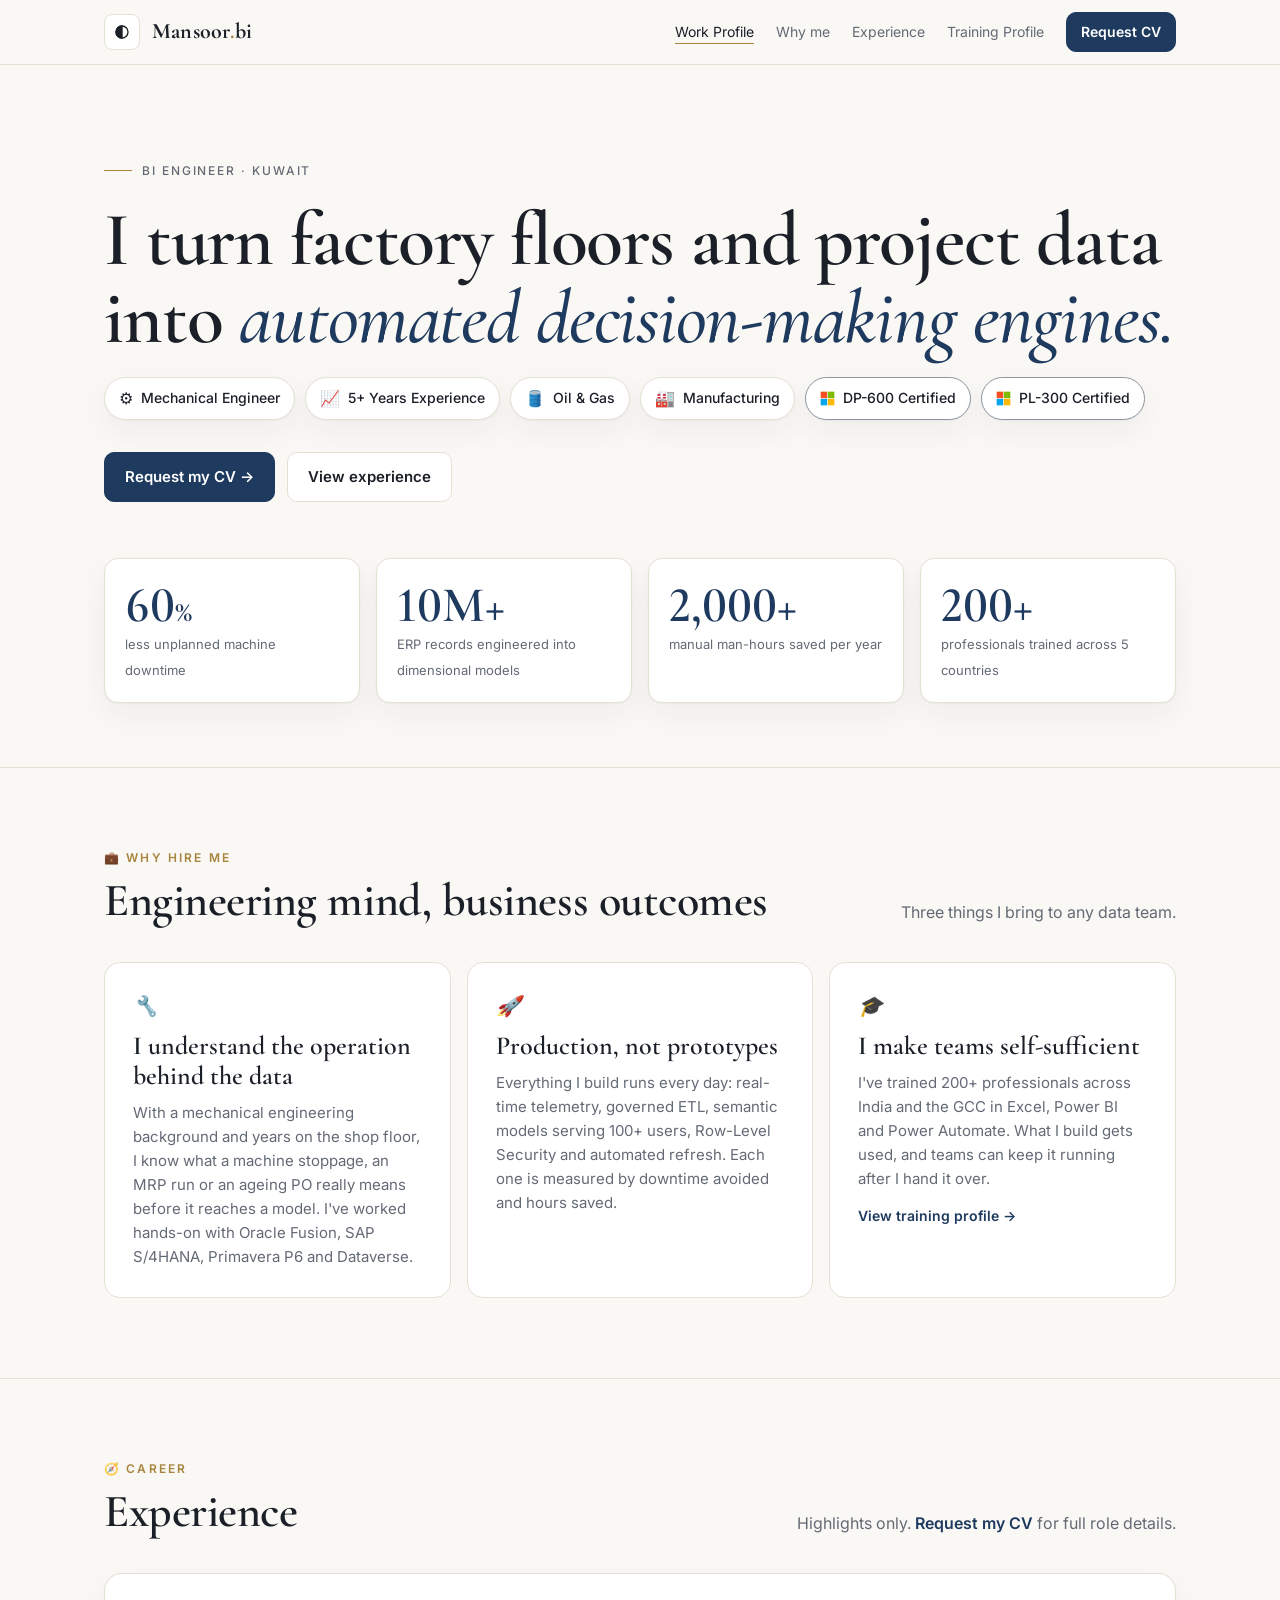
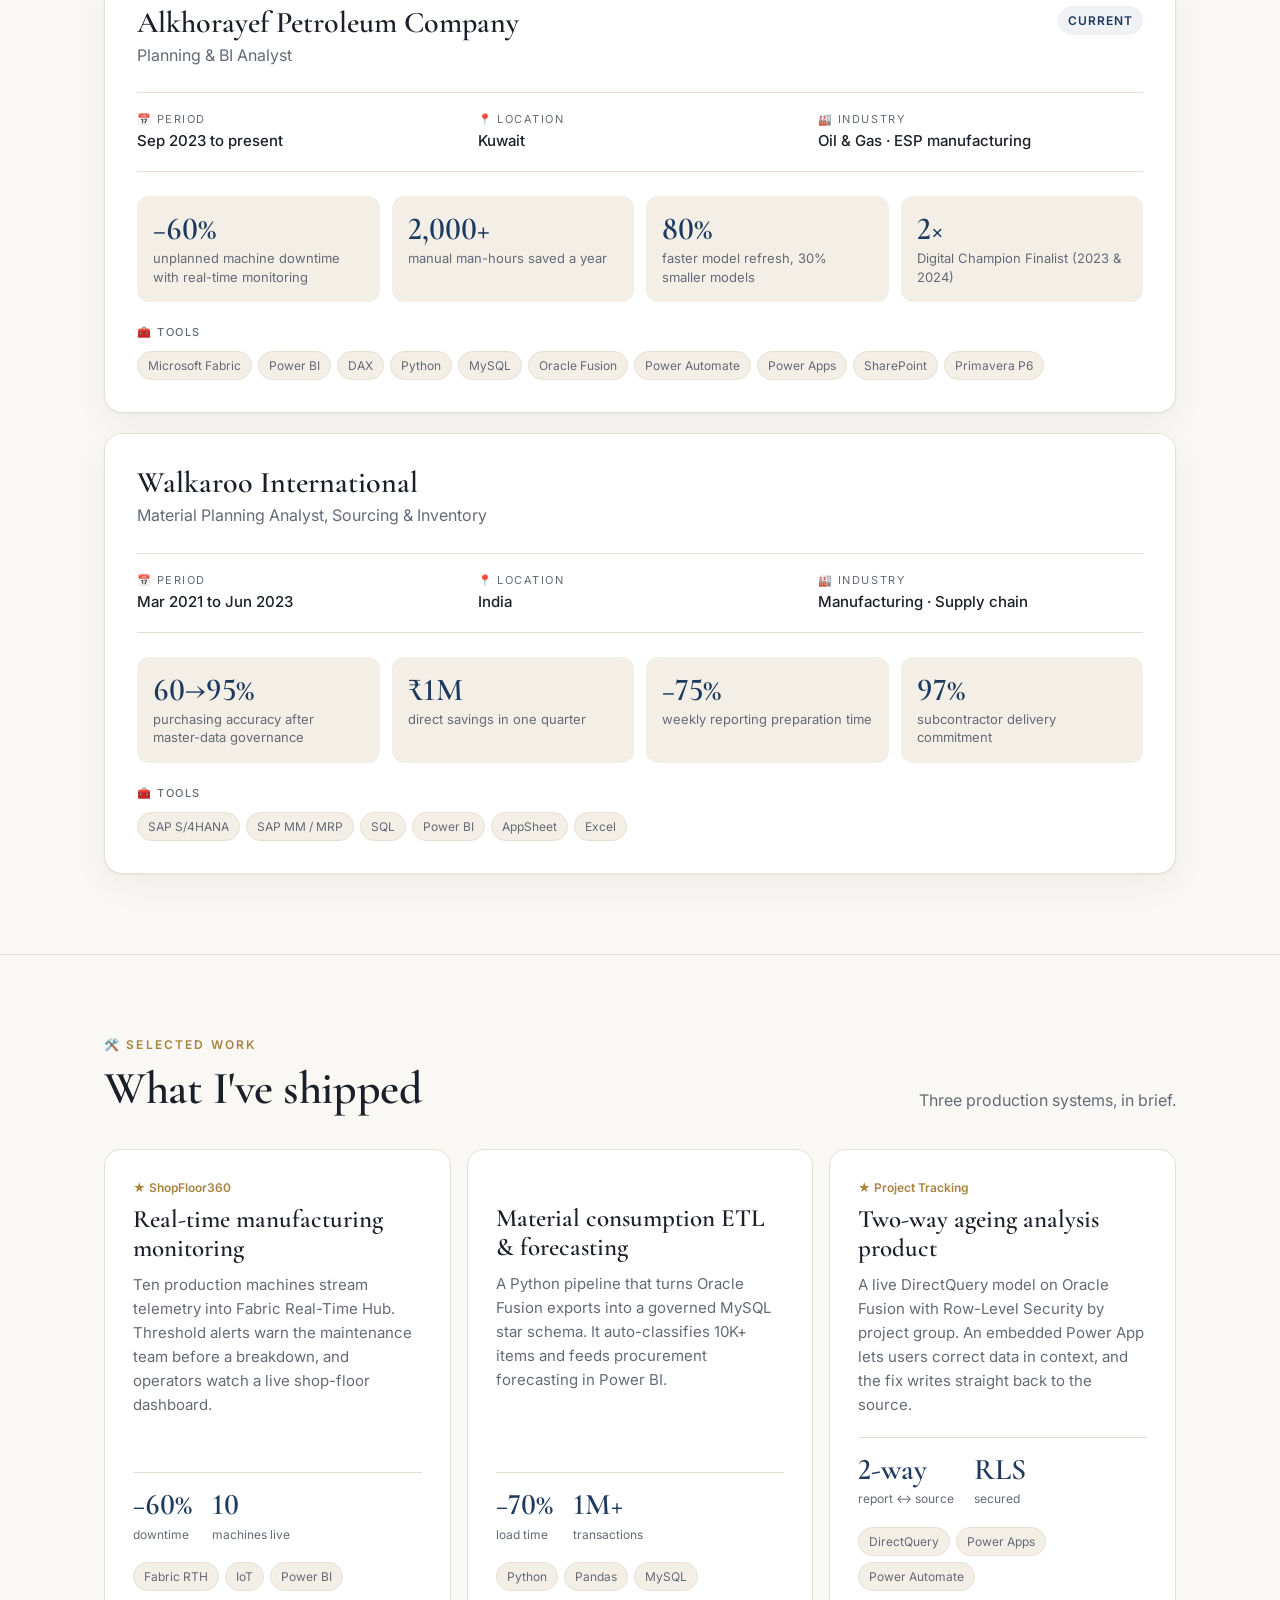
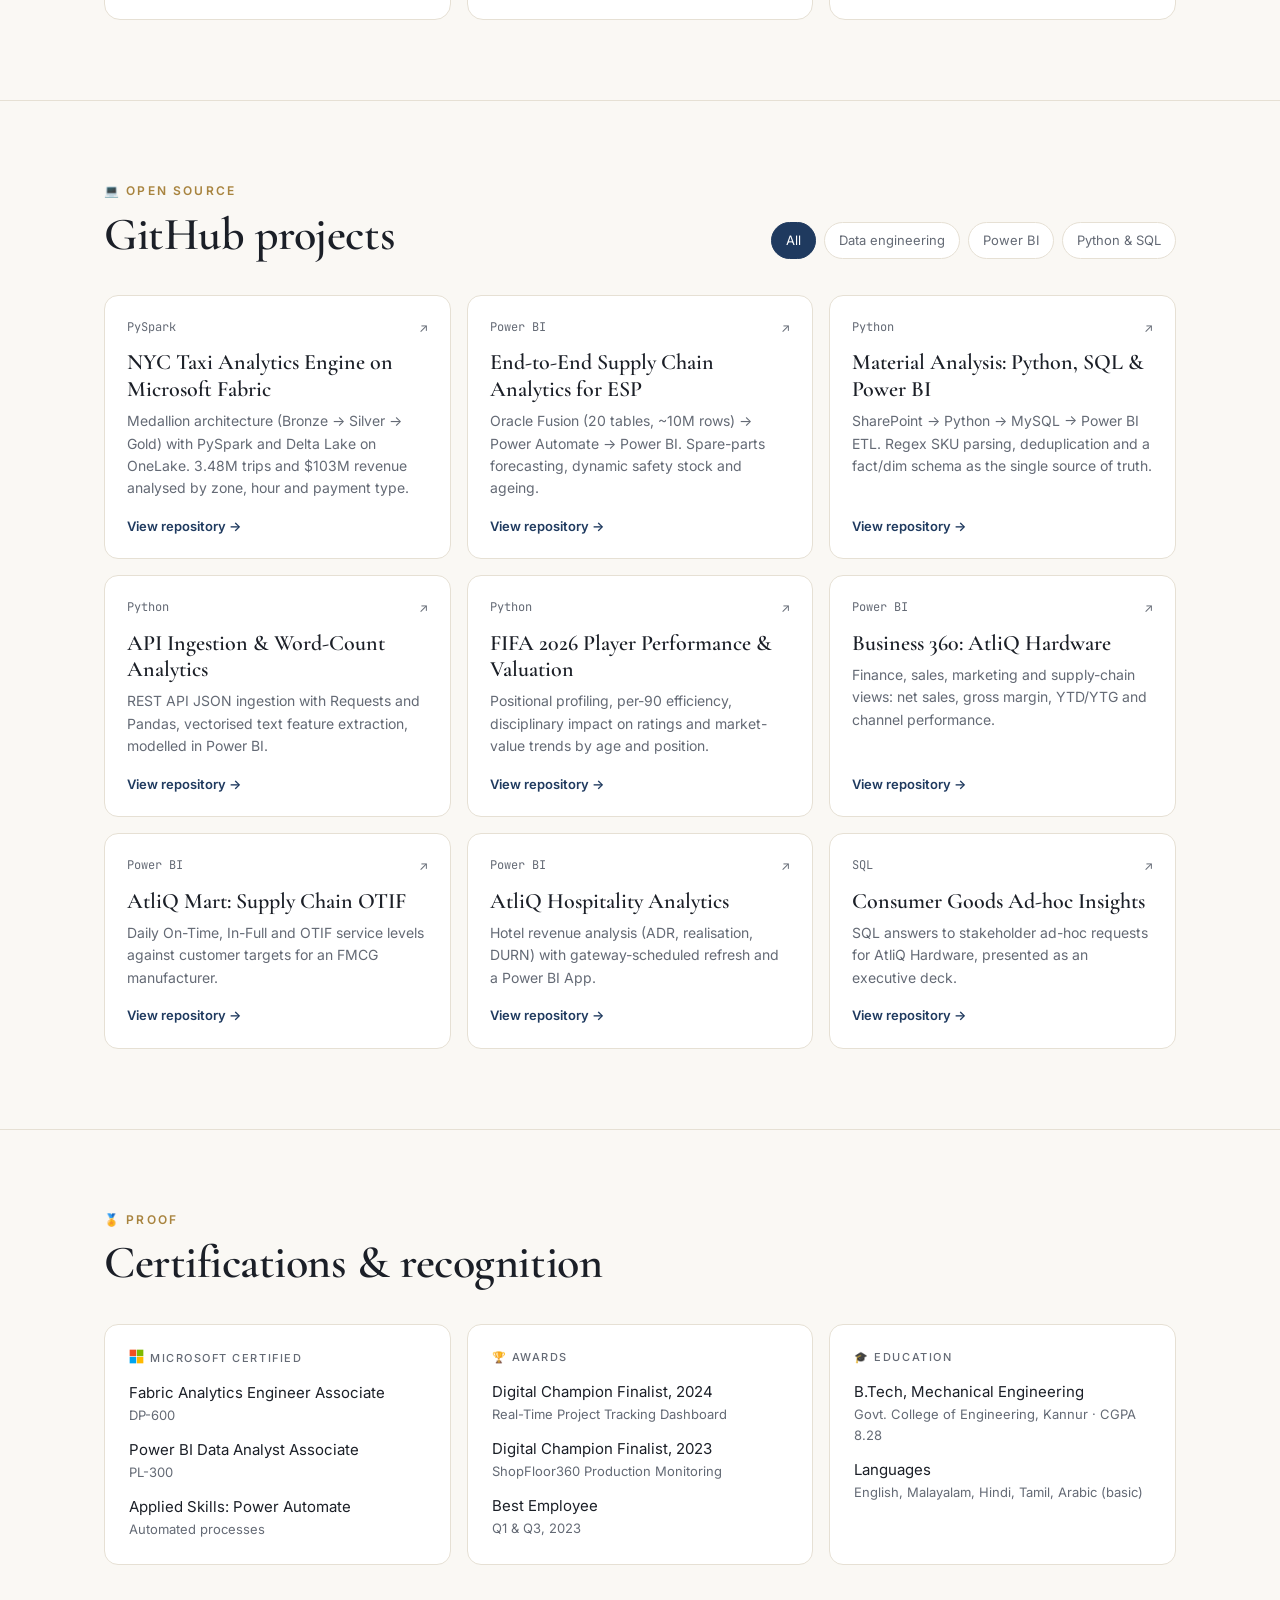
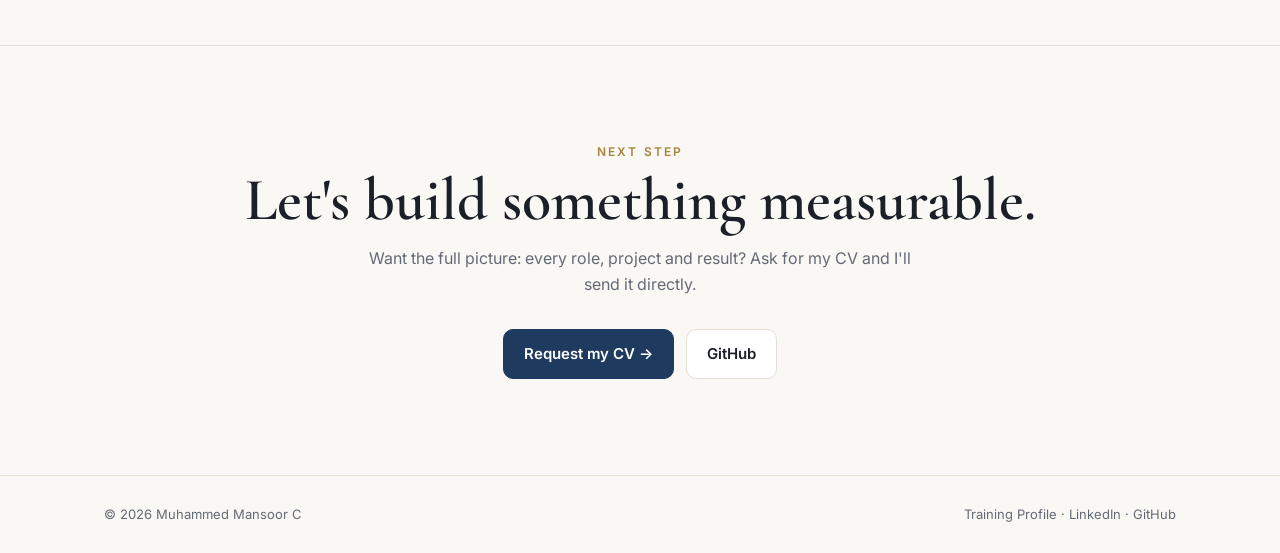
==== commit 19f343c0: "Training page: new hook, tool logos and Excel module Co-Authored-By: Claude Opus 5.5 <noreply@anthro" ====
--- a/index.html
+++ b/index.html
@@ -65,7 +65,7 @@
     <div class="pillars">
       <div class="pillar reveal"><span class="n">🔧</span><h3>I understand the operation behind the data</h3><p>With a mechanical engineering background and years on the shop floor, I know what a machine stoppage, an MRP run or an ageing PO really means before it reaches a model. I've worked hands-on with Oracle Fusion, SAP S/4HANA, Primavera P6 and Dataverse.</p></div>
       <div class="pillar reveal"><span class="n">🚀</span><h3>Production, not prototypes</h3><p>Everything I build runs every day: real-time telemetry, governed ETL, semantic models serving 100+ users, Row-Level Security and automated refresh. Each one is measured by downtime avoided and hours saved.</p></div>
-      <div class="pillar reveal"><span class="n">🎓</span><h3>I make teams self-sufficient</h3><p>I've trained 200+ professionals across India and the GCC in Power BI and Power Automate. What I build gets used, and teams can keep it running after I hand it over.</p><a href="training.html">View training profile →</a></div>
+      <div class="pillar reveal"><span class="n">🎓</span><h3>I make teams self-sufficient</h3><p>I've trained 200+ professionals across India and the GCC in Excel, Power BI and Power Automate. What I build gets used, and teams can keep it running after I hand it over.</p><a href="training.html">View training profile →</a></div>
     </div>
   </div>
 </section>
--- a/style.css
+++ b/style.css
@@ -64,6 +64,13 @@
 .chip .e{font-size:16px;line-height:1}
 .chip.cert{border-color:color-mix(in srgb,var(--accent) 45%,var(--border))}
 .ms{width:15px;height:15px;flex:none}
+.stack{display:flex;flex-wrap:wrap;gap:10px;margin-top:28px}
+.stack-item{display:inline-flex;align-items:center;gap:10px;padding:10px 16px 10px 12px;border-radius:12px;background:var(--surface);border:1px solid var(--border);box-shadow:var(--shadow);font-weight:600;font-size:15px}
+.stack-item img{width:26px;height:26px;flex:none}
+.stack-label{font-size:12px;letter-spacing:.14em;text-transform:uppercase;color:var(--muted);margin-top:36px}
+.module .mh{display:flex;align-items:center;justify-content:space-between}
+.module .mh img{width:28px;height:28px}
+@media(min-width:961px){.module:last-child:nth-child(3n+1){grid-column:1/-1}}
 .lede{font-size:clamp(17px,2vw,20px);color:var(--muted);max-width:720px}
 
 .kpis{display:grid;grid-template-columns:repeat(4,1fr);gap:16px;margin-top:56px}
